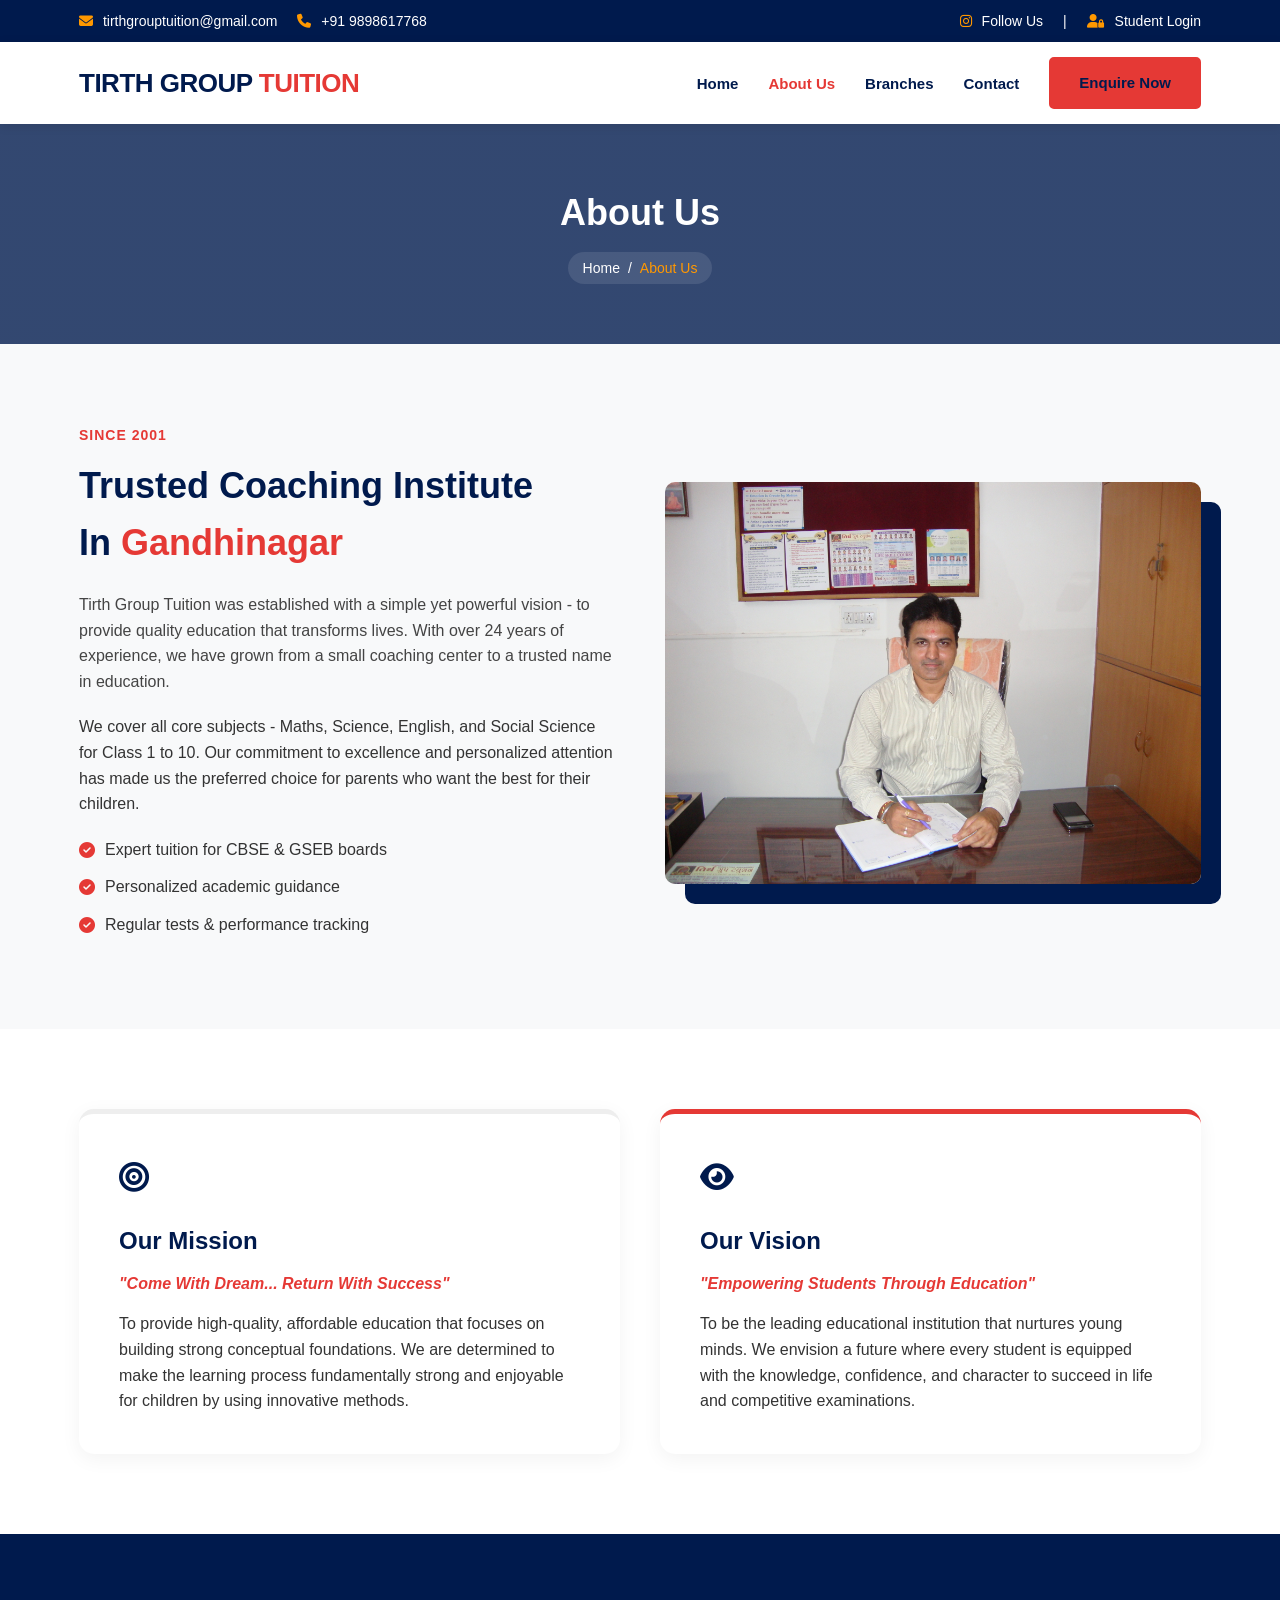
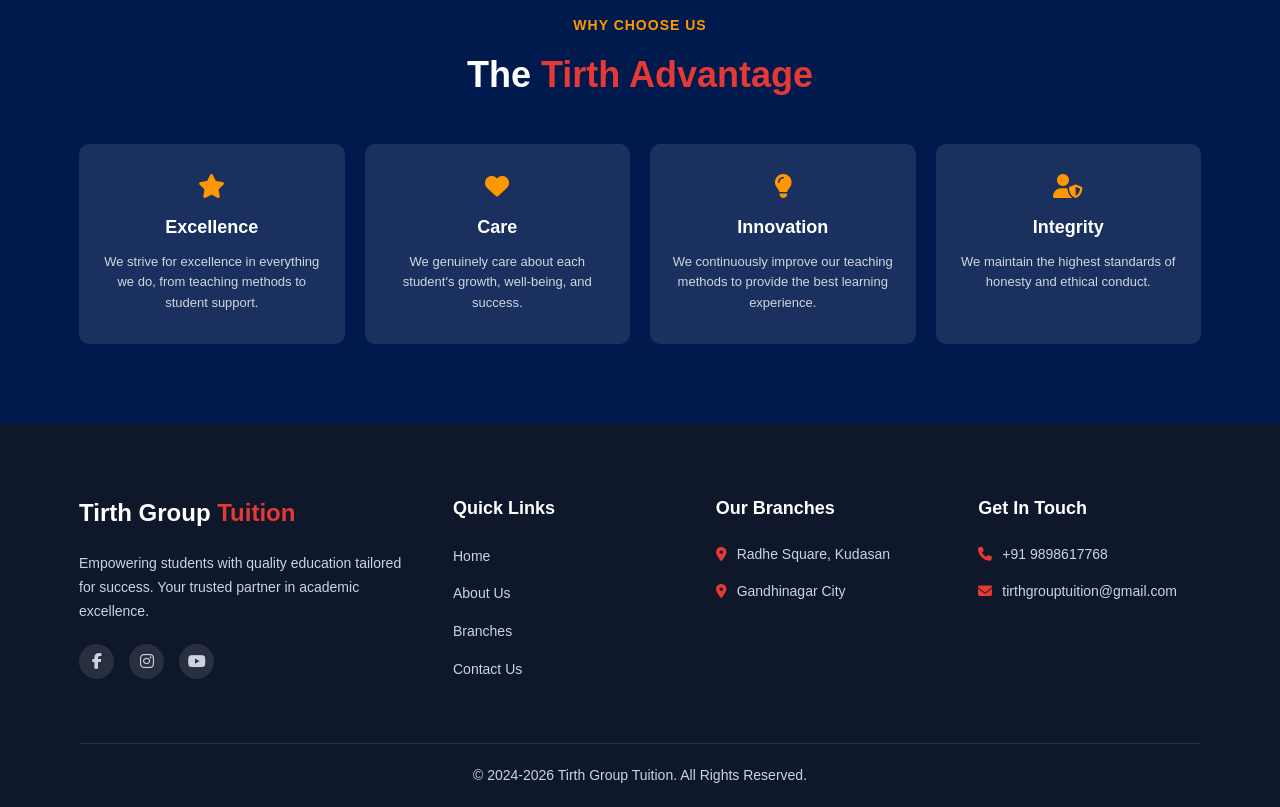
==== about.html @ 537cbd8c "Add files via upload" ====
<!DOCTYPE html>
<html lang="en">
<head>
    <meta charset="UTF-8">
    <meta name="viewport" content="width=device-width, initial-scale=1.0">
    <title>About Us - Tirth Group Tuition | Our Story & Vision</title>
    <meta name="description" content="Learn about Tirth Group Tuition's 24+ years journey in providing quality education. Meet our experienced faculty and know our vision.">
    
    <link rel="stylesheet" href="https://cdnjs.cloudflare.com/ajax/libs/font-awesome/6.4.0/css/all.min.css">
    
    <link rel="stylesheet" href="style.css">
</head>

<body>
    <div class="top-bar">
        <div class="container">
            <div class="top-bar-content">
                <div class="top-bar-left">
                    <a href="mailto:tirthgrouptuition@gmail.com">
                        <i class="fas fa-envelope"></i> tirthgrouptuition@gmail.com
                    </a>
                    <a href="tel:+919898617768">
                        <i class="fas fa-phone"></i> +91 9898617768
                    </a>
                </div>
                <div class="top-bar-right">
                    <a href="https://instagram.com/tirthgrouptuition" target="_blank" rel="noopener">
                        <i class="fab fa-instagram"></i> Follow Us
                    </a>
                    <span class="divider">|</span>
                    <a href="#" class="login-link"><i class="fas fa-user-lock"></i> Student Login</a>
                </div>
            </div>
        </div>
    </div>

    <header class="header">
        <div class="container">
            <div class="header-content">
                <div class="logo">
                    <a href="index.html">
                        Tirth Group <span class="highlight">Tuition</span>
                    </a>
                </div>
                
                <button class="mobile-menu-btn" aria-label="Toggle menu">
                    <i class="fas fa-bars"></i>
                </button>
                
                <nav>
                    <ul class="nav-menu">
                        <li><a href="index.html">Home</a></li>
                        <li><a href="about.html" class="active">About Us</a></li>
                        <li><a href="branches.html">Branches</a></li>
                        <li><a href="contact.html">Contact</a></li>
                        <li>
                            <a href="#" class="btn btn-enquire">Enquire Now</a>
                        </li>
                    </ul>
                </nav>
            </div>
        </div>
    </header>

    <section class="page-header-banner">
        <div class="container">
            <h1>About Us</h1>
            <div class="breadcrumb">
                <a href="index.html">Home</a>
                <span class="separator">/</span>
                <span class="current">About Us</span>
            </div>
        </div>
    </section>

    

    <section class="section about-story-section" style="background-color: #f8f9fa;">
        <div class="container">
            <div class="about-grid-layout">
                <div class="about-content-text">
                    <span class="sub-title">SINCE 2001</span>
                    <h2>Trusted Coaching Institute <br>In <span class="highlight">Gandhinagar</span></h2>
                    <p class="intro-para">
                        Tirth Group Tuition was established with a simple yet powerful vision - to provide quality education that transforms lives. 
                        With over 24 years of experience, we have grown from a small coaching center to a trusted name in education.
                    </p>
                    <p>
                        We cover all core subjects - Maths, Science, English, and Social Science for Class 1 to 10. 
                        Our commitment to excellence and personalized attention has made us the preferred choice for parents who want the best for their children.
                    </p>
                    
                    <div class="about-features-list">
                        <ul>
                            <li><i class="fas fa-check-circle"></i> Expert tuition for CBSE & GSEB boards</li>
                            <li><i class="fas fa-check-circle"></i> Personalized academic guidance</li>
                            <li><i class="fas fa-check-circle"></i> Regular tests & performance tracking</li>
                        </ul>
                    </div>
                </div>
                <div class="about-img-collage">
                    <img src="images/tgt2.JPG" alt="Classroom Environment" class="main-about-img">
                </div>
            </div>
        </div>
    </section>

    <section class="section mission-vision-section">
        <div class="container">
            <div class="mv-grid">
                <div class="mv-box">
                    <div class="mv-icon"><i class="fas fa-bullseye"></i></div>
                    <h3>Our Mission</h3>
                    <p class="mv-tagline">"Come With Dream... Return With Success"</p>
                    <p>
                        To provide high-quality, affordable education that focuses on building strong conceptual foundations. 
                        We are determined to make the learning process fundamentally strong and enjoyable for children by using innovative methods.
                    </p>
                </div>
                
                <div class="mv-box active">
                    <div class="mv-icon"><i class="fas fa-eye"></i></div>
                    <h3>Our Vision</h3>
                    <p class="mv-tagline">"Empowering Students Through Education"</p>
                    <p>
                        To be the leading educational institution that nurtures young minds. We envision a future where every student 
                        is equipped with the knowledge, confidence, and character to succeed in life and competitive examinations.
                    </p>
                </div>
            </div>
        </div>
    </section>

    <section class="section" style="background-color: #001a4d; color: white;">
        <div class="container">
            <div class="section-head text-center">
                <span class="sub-title" style="color: #FF9800;">WHY CHOOSE US</span>
                <h2 style="color: white;">The <span class="highlight">Tirth Advantage</span></h2>
            </div>
            
            <div class="values-grid">
                <div class="value-card">
                    <i class="fas fa-star"></i>
                    <h4>Excellence</h4>
                    <p>We strive for excellence in everything we do, from teaching methods to student support.</p>
                </div>
                <div class="value-card">
                    <i class="fas fa-heart"></i>
                    <h4>Care</h4>
                    <p>We genuinely care about each student's growth, well-being, and success.</p>
                </div>
                <div class="value-card">
                    <i class="fas fa-lightbulb"></i>
                    <h4>Innovation</h4>
                    <p>We continuously improve our teaching methods to provide the best learning experience.</p>
                </div>
                <div class="value-card">
                    <i class="fas fa-user-shield"></i>
                    <h4>Integrity</h4>
                    <p>We maintain the highest standards of honesty and ethical conduct.</p>
                </div>
            </div>
        </div>
    </section>

    <footer class="footer-new">
        <div class="container">
            <div class="footer-top">
                <div class="footer-widget">
                    <div class="f-logo">
                        Tirth Group <span class="highlight">Tuition</span>
                    </div>
                    <p>Empowering students with quality education tailored for success. Your trusted partner in academic excellence.</p>
                    <div class="social-icons">
                        <a href="#"><i class="fab fa-facebook-f"></i></a>
                        <a href="#"><i class="fab fa-instagram"></i></a>
                        <a href="#"><i class="fab fa-youtube"></i></a>
                    </div>
                </div>

                <div class="footer-widget">
                    <h4>Quick Links</h4>
                    <ul>
                        <li><a href="index.html">Home</a></li>
                        <li><a href="about.html">About Us</a></li>
                        <li><a href="branches.html">Branches</a></li>
                        <li><a href="contact.html">Contact Us</a></li>
                    </ul>
                </div>

                <div class="footer-widget">
                    <h4>Our Branches</h4>
                    <div class="f-contact-box">
                        <i class="fas fa-map-marker-alt"></i>
                        <span>Radhe Square, Kudasan</span>
                    </div>
                    <div class="f-contact-box">
                        <i class="fas fa-map-marker-alt"></i>
                        <span>Gandhinagar City</span>
                    </div>
                </div>

                <div class="footer-widget">
                    <h4>Get In Touch</h4>
                    <div class="f-contact-box">
                        <i class="fas fa-phone"></i>
                        <a href="tel:+919898617768">+91 9898617768</a>
                    </div>
                    <div class="f-contact-box">
                        <i class="fas fa-envelope"></i>
                        <a href="mailto:tirthgrouptuition@gmail.com">tirthgrouptuition@gmail.com</a>
                    </div>
                </div>
            </div>
            
            <div class="footer-bottom">
                <p>&copy; 2024-<span id="currentYear">2025</span> Tirth Group Tuition. All Rights Reserved.</p>
            </div>
        </div>
    </footer>

    <div class="modal-overlay">
        <div class="modal pill-modal-wide">
            <button class="modal-close" aria-label="Close form">&times;</button>
            
            <div class="modal-grid">
                <div class="modal-left">
                    <span class="modal-tag">CONTACT US</span>
                    <h2>We're Here <br>For <span class="highlight-text">You</span></h2>
                    <p>Fill out the form and we'll get back to you shortly to assist!</p>
                    
                    <div class="modal-brand-logo">
                        <div class="brand-circle">
                            <i class="fas fa-graduation-cap"></i>
                        </div>
                        <h3>Tirth Group <span style="color: #001a4d;">Tuition</span></h3>
                    </div>
                </div>

                <div class="modal-right">
                    <form id="enquiryForm" class="pill-contact-form">
                        <div class="form-group-pill">
                            <input type="text" id="name" placeholder="Name" class="pill-input" required>
                        </div>
                        
                        <div class="form-group-pill">
                            <input type="email" id="email" placeholder="Email" class="pill-input" required>
                        </div>

                        <div class="form-group-pill">
                            <input type="tel" id="phone" placeholder="Phone" class="pill-input" maxlength="10" required>
                        </div>

                        <div class="form-group-pill">
                            <textarea id="message" placeholder="Message" class="pill-input" rows="4"></textarea>
                        </div>

                        <button type="submit" class="btn pill-submit-btn" style="width: 100%;">Send Message</button>
                    </form>
                </div>
            </div>
        </div>
    </div>

    <script src="script.js"></script>
</body>
</html>
---- style.css ----
/* ============================================= */
/* TIRTH GROUP TUITION - 2025 REDESIGN          */
/* ============================================= */

/* --- RESET & VARS --- */
:root {
    --primary-color: #001a4d;      /* Deep Navy Blue */
    --accent-color: #E53935;       /* Brand Red */
    --highlight-color: #FF9800;    /* Brand Orange */
    --text-color: #333333;
    --light-bg: #f8f9fa;
    --white: #ffffff;
    --transition: all 0.3s ease;
}

* {
    margin: 0;
    padding: 0;
    box-sizing: border-box;
}

body {
    font-family: 'Segoe UI', Tahoma, Geneva, Verdana, sans-serif;
    color: var(--text-color);
    line-height: 1.6;
    overflow-x: hidden;
}

a { text-decoration: none; color: inherit; transition: var(--transition); }
ul { list-style: none; }
img { max-width: 100%; height: auto; }

.container {
    width: 90%;
    max-width: 1200px;
    margin: 0 auto;
    padding: 0 15px;
}

.highlight { color: var(--accent-color); }
.text-center { text-align: center; }

/* --- BUTTONS --- */
.btn {
    display: inline-flex;
    align-items: center;
    gap: 8px;
    padding: 12px 28px;
    font-weight: 600;
    border-radius: 5px;
    cursor: pointer;
    font-size: 15px;
}

.btn-primary, .btn-enquire {
    background-color: var(--accent-color);
    color: var(--white);
    border: 2px solid var(--accent-color);
}
.btn-primary:hover, .btn-enquire:hover {
    background-color: #c62828;
    border-color: #c62828;
}

.btn-secondary {
    background-color: var(--primary-color);
    color: var(--white);
}
.btn-secondary:hover { background-color: #002670; }

.btn-outline {
    border: 2px solid var(--primary-color);
    color: var(--primary-color);
    background: transparent;
}
.btn-outline:hover {
    background: var(--primary-color);
    color: var(--white);
}

.btn-white {
    background: var(--white);
    color: var(--accent-color);
}
.btn-border-white {
    border: 2px solid var(--white);
    color: var(--white);
}
.btn-border-white:hover { background: var(--white); color: var(--accent-color); }

/* --- TOP BAR --- */
.top-bar {
    background-color: var(--primary-color);
    color: var(--white);
    padding: 10px 0;
    font-size: 14px;
}
.top-bar-content {
    display: flex;
    justify-content: space-between;
    align-items: center;
}
.top-bar-left, .top-bar-right {
    display: flex;
    align-items: center;
    gap: 20px;
}
.top-bar i { margin-right: 6px; color: var(--highlight-color); }

/* --- HEADER --- */
.header {
    background: var(--white);
    box-shadow: 0 2px 15px rgba(0,0,0,0.08);
    position: sticky;
    top: 0;
    z-index: 1000;
    padding: 15px 0;
}
.header-content {
    display: flex;
    justify-content: space-between;
    align-items: center;
}
.logo a {
    font-size: 26px;
    font-weight: 800;
    color: var(--primary-color);
    text-transform: uppercase;
    letter-spacing: -0.5px;
}

.nav-menu { display: flex; gap: 30px; align-items: center; }
.nav-menu a {
    font-weight: 600;
    font-size: 15px;
    color: var(--primary-color);
}
.nav-menu a:hover, .nav-menu a.active { color: var(--accent-color); }
.mobile-menu-btn { display: none; font-size: 24px; background: none; border: none; cursor: pointer; }

/* --- HERO SECTION --- */
.hero-section {
    padding: 80px 0;
    background: linear-gradient(135deg, #f0f4f8 0%, #fff 100%);
    position: relative;
}
.hero-content {
    display: grid;
    grid-template-columns: 1fr 1fr;
    gap: 50px;
    align-items: center;
}
.hero-tag {
    background: rgba(229, 57, 53, 0.1);
    color: var(--accent-color);
    padding: 5px 15px;
    border-radius: 20px;
    font-weight: 700;
    font-size: 13px;
    text-transform: uppercase;
    display: inline-block;
    margin-bottom: 20px;
}
.hero-text h1 {
    font-size: 48px;
    line-height: 1.2;
    color: var(--primary-color);
    margin-bottom: 20px;
}
.hero-text p {
    font-size: 18px;
    color: #666;
    margin-bottom: 30px;
}
.hero-btns { display: flex; gap: 15px; }

.hero-image-box { position: relative; }
.main-hero-img {
    border-radius: 20px;
    box-shadow: 20px 20px 0px rgba(0, 26, 77, 0.1);
    width: 100%;
}
.experience-badge {
    position: absolute;
    bottom: -30px;
    left: -30px;
    background: var(--accent-color);
    color: var(--white);
    padding: 20px;
    border-radius: 15px;
    text-align: center;
    box-shadow: 0 10px 30px rgba(229, 57, 53, 0.3);
}
.experience-badge .years {
    display: block;
    font-size: 32px;
    font-weight: 800;
    line-height: 1;
}
.experience-badge .text { font-size: 13px; opacity: 0.9; }

/* --- ANNOUNCEMENT MARQUEE --- */
.news-ticker-area {
    background: var(--primary-color);
    color: var(--white);
    padding: 0;
    overflow: hidden;
}
.ticker-wrapper { display: flex; align-items: stretch; }
.ticker-title {
    background: var(--accent-color);
    padding: 12px 25px;
    font-weight: 700;
    text-transform: uppercase;
    z-index: 2;
    font-size: 14px;
}
.ticker-content {
    flex: 1;
    display: flex;
    align-items: center;
    background: #002266;
    padding: 5px 0;
}
.news-item {
    margin-right: 50px;
    font-size: 14px;
    display: inline-flex;
    align-items: center;
    gap: 8px;
}
.news-item i { color: var(--highlight-color); font-size: 12px; }

/* --- COMMON SECTIONS --- */
.section { padding: 80px 0; }
.sub-title {
    color: var(--accent-color);
    font-weight: 700;
    text-transform: uppercase;
    letter-spacing: 1px;
    font-size: 14px;
    display: block;
    margin-bottom: 10px;
}
.section h2 {
    font-size: 36px;
    color: var(--primary-color);
    margin-bottom: 20px;
}
.section p.lead-text { font-size: 18px; font-weight: 500; color: #555; font-style: italic; }

/* --- DIRECTOR / WELCOME --- */
.director-grid {
    display: grid;
    grid-template-columns: 0.8fr 1.2fr;
    gap: 60px;
    align-items: center;
}
.director-img-wrapper { position: relative; }
.img-bg {
    position: absolute;
    top: 20px;
    left: 20px;
    width: 100%;
    height: 100%;
    border: 2px solid var(--primary-color);
    border-radius: 10px;
    z-index: -1;
}
.director-img { border-radius: 10px; width: 100%; object-fit: cover; }
.feature-rows {
    display: grid;
    grid-template-columns: 1fr 1fr;
    gap: 20px;
    margin: 30px 0;
}
.feature-box { display: flex; gap: 15px; }
.feature-box .icon {
    width: 50px;
    height: 50px;
    background: #fff0f0;
    color: var(--accent-color);
    border-radius: 50%;
    display: flex;
    align-items: center;
    justify-content: center;
    font-size: 20px;
    flex-shrink: 0;
}
.feature-box h5 { font-size: 16px; margin-bottom: 5px; color: var(--primary-color); }
.feature-box p { font-size: 14px; color: #666; }

/* --- COURSES --- */
.courses-bg { background-color: var(--light-bg); }
.courses-grid-new {
    display: grid;
    grid-template-columns: repeat(auto-fit, minmax(300px, 1fr));
    gap: 30px;
    margin-top: 50px;
}
.course-item {
    background: var(--white);
    border-radius: 10px;
    overflow: hidden;
    box-shadow: 0 5px 20px rgba(0,0,0,0.05);
    transition: var(--transition);
}
.course-item:hover { transform: translateY(-10px); }
.course-thumb { position: relative; height: 200px; }
.course-thumb img { width: 100%; height: 100%; object-fit: cover; }
.course-tag {
    position: absolute;
    top: 15px;
    right: 15px;
    background: var(--highlight-color);
    color: var(--primary-color);
    padding: 5px 12px;
    border-radius: 4px;
    font-size: 12px;
    font-weight: 700;
}
.course-details { padding: 25px; }
.course-details h3 { color: var(--primary-color); font-size: 20px; margin-bottom: 10px; }
.course-details p { font-size: 14px; color: #666; margin-bottom: 20px; }
.course-features li {
    font-size: 14px;
    color: #555;
    margin-bottom: 8px;
    display: flex;
    align-items: center;
    gap: 8px;
}
.course-features i { color: var(--accent-color); font-size: 12px; }

/* --- COUNTERS --- */
.counter-section {
    background: var(--primary-color);
    color: var(--white);
    padding: 60px 0;
}
.counter-grid {
    display: grid;
    grid-template-columns: repeat(4, 1fr);
    text-align: center;
    gap: 30px;
}
.counter-item i { font-size: 40px; color: var(--highlight-color); margin-bottom: 15px; }
.counter-item .count { font-size: 36px; font-weight: 700; margin-bottom: 5px; }
.counter-item p { opacity: 0.8; font-size: 15px; }

/* --- WHY US / FACILITIES --- */
.why-us-wrapper {
    display: grid;
    grid-template-columns: 1fr 1fr;
    gap: 50px;
    align-items: center;
}
.facility-list { margin-top: 30px; }
.f-item {
    display: flex;
    gap: 20px;
    margin-bottom: 25px;
    background: var(--white);
    padding: 20px;
    border-radius: 10px;
    box-shadow: 0 5px 15px rgba(0,0,0,0.03);
    border-left: 4px solid var(--accent-color);
}
.f-icon {
    font-size: 24px;
    color: var(--primary-color);
}
.f-text h5 { font-size: 16px; margin-bottom: 5px; color: var(--primary-color); }
.f-text p { font-size: 14px; color: #666; margin: 0; }
.img-card img { border-radius: 20px; width: 100%; }

/* --- CTA STRIP --- */
.cta-strip {
    background: linear-gradient(90deg, #E53935 0%, #FF5722 100%);
    padding: 60px 0;
    color: var(--white);
    text-align: center;
}
.cta-content h2 { color: white; font-size: 32px; margin-bottom: 10px; }
.cta-content p { font-size: 18px; margin-bottom: 30px; opacity: 0.9; }
.cta-buttons { display: flex; justify-content: center; gap: 20px; }

/* --- FOOTER --- */
.footer-new {
    background: #0f172a; /* Darker than primary */
    color: #cbd5e1;
    padding: 70px 0 0;
}
.footer-top {
    display: grid;
    grid-template-columns: 1.5fr 1fr 1fr 1fr;
    gap: 40px;
    margin-bottom: 50px;
}
.f-logo { font-size: 24px; font-weight: 800; color: var(--white); margin-bottom: 20px; }
.footer-widget p { font-size: 14px; line-height: 1.7; margin-bottom: 20px; }
.social-icons { display: flex; gap: 15px; }
.social-icons a {
    width: 35px; height: 35px;
    background: rgba(255,255,255,0.1);
    display: flex; align-items: center; justify-content: center;
    border-radius: 50%;
    transition: 0.3s;
}
.social-icons a:hover { background: var(--accent-color); color: white; }
.footer-widget h4 { color: var(--white); font-size: 18px; margin-bottom: 20px; }
.footer-widget ul li { margin-bottom: 12px; }
.footer-widget ul li a { font-size: 14px; transition: 0.3s; }
.footer-widget ul li a:hover { color: var(--highlight-color); padding-left: 5px; }
.f-contact-box { display: flex; gap: 10px; margin-bottom: 15px; font-size: 14px; }
.f-contact-box i { color: var(--accent-color); margin-top: 4px; }
.footer-bottom {
    border-top: 1px solid rgba(255,255,255,0.1);
    padding: 20px 0;
    text-align: center;
    font-size: 14px;
}

/* --- MODAL --- */
.modal-overlay {
    position: fixed; top: 0; left: 0; width: 100%; height: 100%;
    background: rgba(0,0,0,0.7);
    display: none; align-items: center; justify-content: center; z-index: 2000;
}
.modal-overlay.active { display: flex; }
.modal { background: white; width: 100%; max-width: 450px; border-radius: 10px; overflow: hidden; }
.modal-header { background: var(--primary-color); color: white; padding: 20px; display: flex; justify-content: space-between; }
.modal-close { background: none; border: none; color: white; font-size: 24px; cursor: pointer; }
.modal-body { padding: 30px; }
.form-group { margin-bottom: 15px; }
.form-group label { display: block; margin-bottom: 5px; font-size: 14px; font-weight: 600; }
.form-group input, .form-group select { width: 100%; padding: 10px; border: 1px solid #ddd; border-radius: 5px; }
.form-submit { width: 100%; background: var(--accent-color); color: white; border: none; padding: 12px; border-radius: 5px; font-weight: 600; cursor: pointer; }

/* --- RESPONSIVE --- */
@media (max-width: 992px) {
    .hero-content, .director-grid, .why-us-wrapper { grid-template-columns: 1fr; gap: 40px; }
    .hero-image-box { order: -1; } /* Image on top in mobile */
    .experience-badge { left: 0; bottom: -20px; right: 0; margin: auto; width: fit-content; }
    .footer-top { grid-template-columns: 1fr 1fr; }
    .counter-grid { grid-template-columns: 1fr 1fr; }
}
@media (max-width: 768px) {
    .mobile-menu-btn { display: block; }
    .nav-menu {
        position: fixed; top: 70px; left: 0; width: 100%; background: white;
        flex-direction: column; padding: 20px; box-shadow: 0 5px 10px rgba(0,0,0,0.1);
        display: none;
    }
    .nav-menu.active { display: flex; }
    .top-bar-content { flex-direction: column; gap: 10px; text-align: center; }
    .hero-text h1 { font-size: 32px; }
    .footer-top { grid-template-columns: 1fr; }
}


/*code for home page sections: map and facilities at TGT*/
/* ============================================= */
/* NEW SECTIONS STYLING (Added from Images)     */
/* ============================================= */

/* --- Facilities (Text List Layout) --- */
.facilities-text-section {
    background-color: #fff;
    padding: 80px 0;
}
.facilities-header {
    margin-bottom: 40px;
}
.facilities-text-grid {
    display: grid;
    grid-template-columns: 1fr 1fr;
    gap: 50px;
}
.fac-text-item {
    margin-bottom: 25px;
}
.fac-text-item h4 {
    color: #001a4d; /* Navy Blue */
    font-size: 18px;
    margin-bottom: 8px;
    display: flex;
    align-items: center;
    gap: 10px;
}
.fac-text-item h4 i {
    font-size: 8px; /* Small bullet point look */
    color: #001a4d;
    transform: translateY(-2px);
}
.fac-text-item p {
    color: #555;
    font-size: 15px;
    padding-left: 20px; /* Indent description */
    line-height: 1.6;
}

/* --- Branches & Open Form Layout --- */
.contact-split-grid {
    display: grid;
    grid-template-columns: 1.1fr 0.9fr; /* Left slightly wider */
    gap: 40px;
    align-items: flex-start;
}

/* Branch Rows */
.branch-row {
    display: flex;
    margin-bottom: 25px;
    box-shadow: 0 5px 15px rgba(0,0,0,0.08);
}
.b-map-thumb {
    width: 35%; /* Map takes 35% width */
    min-height: 160px;
}
.b-map-thumb iframe {
    width: 100%;
    height: 100%;
    display: block;
}
.b-info-box {
    width: 65%; /* Info takes 65% width */
    padding: 25px;
    color: white;
    display: flex;
    flex-direction: column;
    justify-content: center;
}
.blue-bg { background-color: #001a4d; }
.red-bg { background-color: #E53935; }

.b-info-box h3 {
    font-size: 20px;
    margin-bottom: 15px;
    font-weight: 600;
}
.b-contact-row {
    font-size: 14px;
    margin-bottom: 8px;
    display: flex;
    gap: 10px;
    align-items: flex-start;
}
.b-contact-row i {
    margin-top: 4px;
    width: 16px;
}

/* Right Side Open Form (Pill Style) */
.callback-form-wrapper {
    padding-left: 20px;
}
.modern-pill-form {
    display: flex;
    flex-direction: column;
    gap: 15px;
}
.form-row-split {
    display: grid;
    grid-template-columns: 1fr 1fr;
    gap: 15px;
}
.pill-input {
    width: 100%;
    padding: 15px 20px;
    border: none;
    background-color: #fff;
    border-radius: 50px; /* Pill shape */
    font-size: 15px;
    box-shadow: 0 2px 10px rgba(0,0,0,0.03);
    font-family: inherit;
}
textarea.pill-input {
    border-radius: 20px; /* Less rounded for textarea */
    resize: vertical;
}
.pill-input:focus {
    outline: 2px solid #E53935;
}
.pill-btn {
    background-color: #E53935;
    color: white;
    border: none;
    border-radius: 50px;
    padding: 15px;
    font-weight: bold;
    font-size: 16px;
    cursor: pointer;
    transition: 0.3s;
    margin-top: 5px;
    width: auto;
    align-self: flex-start; /* Button align left */
    padding-left: 40px;
    padding-right: 40px;
}
.pill-btn:hover {
    background-color: #c62828;
}

/* Responsive */
@media (max-width: 992px) {
    .facilities-text-grid { grid-template-columns: 1fr; gap: 20px; }
    .contact-split-grid { grid-template-columns: 1fr; }
    .callback-form-wrapper { padding-left: 0; margin-top: 40px; }
}

@media (max-width: 576px) {
    .branch-row { flex-direction: column; }
    .b-map-thumb { width: 100%; height: 200px; }
    .b-info-box { width: 100%; }
    .form-row-split { grid-template-columns: 1fr; }
}
/*code for map and facilities ends here*/



/*code for about us page starts from here*/
/* ============================================= */
/* ABOUT US PAGE STYLES                         */
/* ============================================= */

/* --- Page Header Banner --- */
.page-header-banner {
    background: linear-gradient(rgba(0,26,77,0.8), rgba(0,26,77,0.8)), url('https://images.unsplash.com/photo-1523050854058-8df90110c9f1?w=1000');
    background-size: cover;
    background-position: center;
    padding: 60px 0;
    text-align: center;
    color: white;
}
.page-header-banner h1 {
    font-size: 36px;
    margin-bottom: 10px;
}
.breadcrumb {
    font-size: 14px;
    display: inline-flex;
    align-items: center;
    gap: 8px;
    background: rgba(255,255,255,0.1);
    padding: 5px 15px;
    border-radius: 20px;
}
.breadcrumb a:hover { color: var(--highlight-color); }
.breadcrumb .current { color: var(--highlight-color); }


/* --- About Story Grid --- */
.about-grid-layout {
    display: grid;
    grid-template-columns: 1fr 1fr;
    gap: 50px;
    align-items: center;
}
.intro-para {
    font-size: 16px;
    margin-bottom: 20px;
    color: #444;
}
.about-features-list ul { margin-top: 20px; }
.about-features-list li {
    margin-bottom: 12px;
    display: flex;
    align-items: center;
    gap: 10px;
    font-weight: 500;
}
.about-features-list i { color: var(--accent-color); }
.main-about-img {
    border-radius: 10px;
    box-shadow: 20px 20px 0 var(--primary-color); /* Shadow effect like target */
}

/* --- Mission & Vision --- */
.mv-grid {
    display: grid;
    grid-template-columns: 1fr 1fr;
    gap: 40px;
}
.mv-box {
    background: white;
    padding: 40px;
    border-radius: 15px;
    box-shadow: 0 5px 20px rgba(0,0,0,0.05);
    border-top: 5px solid #eee;
    transition: 0.3s;
}
.mv-box.active { border-top-color: var(--accent-color); }
.mv-box:hover { transform: translateY(-5px); border-top-color: var(--accent-color); }
.mv-icon {
    font-size: 30px;
    color: var(--primary-color);
    margin-bottom: 20px;
}
.mv-box h3 { font-size: 24px; margin-bottom: 10px; color: var(--primary-color); }
.mv-tagline {
    font-style: italic;
    color: var(--accent-color);
    font-weight: 600;
    margin-bottom: 15px;
    display: block;
}

/* --- Values Grid (Dark Section) --- */
.values-grid {
    display: grid;
    grid-template-columns: repeat(4, 1fr);
    gap: 20px;
    margin-top: 40px;
}
.value-card {
    background: rgba(255,255,255,0.1);
    padding: 30px 20px;
    text-align: center;
    border-radius: 10px;
    transition: 0.3s;
}
.value-card:hover { background: var(--accent-color); }
.value-card i { font-size: 24px; margin-bottom: 15px; color: var(--highlight-color); }
.value-card:hover i { color: white; }
.value-card h4 { margin-bottom: 10px; font-size: 18px; }
.value-card p { font-size: 13px; opacity: 0.8; }

/* Responsive */
@media (max-width: 992px) {
    .about-grid-layout, .mv-grid, .values-grid { grid-template-columns: 1fr; gap: 30px; }
    .main-about-img { box-shadow: 10px 10px 0 var(--primary-color); }
}



/* ============================================= */
/* BRANCHES PAGE STYLES                         */
/* ============================================= */

.branch-listing-wrapper {
    display: flex;
    flex-direction: column;
    gap: 40px;
    margin-top: 40px;
}

.full-branch-card {
    display: flex;
    background: white;
    border-radius: 15px;
    overflow: hidden;
    box-shadow: 0 5px 20px rgba(0,0,0,0.05);
    border: 1px solid #eee;
    transition: 0.3s;
}

.full-branch-card:hover {
    box-shadow: 0 10px 30px rgba(0,0,0,0.1);
    transform: translateY(-5px);
}

.fb-map {
    width: 45%; /* Map takes 45% width */
    min-height: 350px;
}

.fb-map iframe {
    width: 100%;
    height: 100%;
    border: none;
    display: block;
}

.fb-content {
    width: 55%; /* Content takes 55% width */
    padding: 40px;
    display: flex;
    flex-direction: column;
    justify-content: center;
}

.branch-badge {
    background: var(--accent-color); /* Red */
    color: white;
    padding: 5px 12px;
    font-size: 11px;
    font-weight: 700;
    text-transform: uppercase;
    border-radius: 4px;
    display: inline-block;
    width: fit-content;
    margin-bottom: 15px;
}

.branch-badge.blue {
    background: var(--primary-color); /* Navy */
}

.full-branch-card h3 {
    font-size: 26px;
    color: var(--primary-color);
    margin-bottom: 10px;
}

.fb-address {
    font-size: 16px;
    color: #666;
    margin-bottom: 25px;
    line-height: 1.6;
}

.fb-details {
    display: grid;
    grid-template-columns: 1fr 1fr;
    gap: 20px;
    margin-bottom: 30px;
    background: #f9f9f9;
    padding: 20px;
    border-radius: 10px;
}

.fb-item {
    display: flex;
    gap: 12px;
    align-items: flex-start;
}

.fb-item .icon {
    width: 35px;
    height: 35px;
    background: white;
    border-radius: 50%;
    display: flex;
    align-items: center;
    justify-content: center;
    color: var(--highlight-color);
    box-shadow: 0 2px 5px rgba(0,0,0,0.05);
    flex-shrink: 0;
}

.fb-item span {
    display: block;
    font-size: 12px;
    font-weight: 700;
    color: #999;
    text-transform: uppercase;
    margin-bottom: 3px;
}

.fb-item a, .fb-item p {
    font-size: 14px;
    color: var(--primary-color);
    font-weight: 600;
    margin: 0;
}

.fb-actions {
    display: flex;
    gap: 15px;
}

/* Responsive for Branch Card */
@media (max-width: 992px) {
    .full-branch-card {
        flex-direction: column;
    }
    .fb-map, .fb-content {
        width: 100%;
    }
    .fb-map {
        height: 250px;
        min-height: auto;
    }
    .fb-content {
        padding: 30px 20px;
    }
}

@media (max-width: 576px) {
    .fb-details {
        grid-template-columns: 1fr; /* Stack details on mobile */
    }
    .fb-actions {
        flex-direction: column; /* Stack buttons on mobile */
    }
    .fb-actions .btn {
        width: 100%;
        justify-content: center;
    }
}


/* ============================================= */
/* CONTACT PAGE STYLES                          */
/* ============================================= */

/* --- Address Cards Section (From Image) --- */
.contact-addresses-section {
    padding-bottom: 40px;
    position: relative;
    z-index: 2;
    margin-top: -50px; /* Overlap with banner */
}

.address-cards-grid {
    display: grid;
    grid-template-columns: repeat(auto-fit, minmax(300px, 1fr));
    gap: 30px;
}

.address-card {
    background: white;
    padding: 30px;
    border-radius: 10px;
    box-shadow: 0 10px 30px rgba(0,0,0,0.08);
    display: flex;
    align-items: flex-start;
    gap: 20px;
    transition: 0.3s;
}

.address-card:hover {
    transform: translateY(-5px);
    box-shadow: 0 15px 35px rgba(0,0,0,0.1);
}

.ac-icon {
    width: 60px;
    height: 60px;
    background: var(--primary-color);
    color: var(--highlight-color);
    border-radius: 50%;
    display: flex;
    align-items: center;
    justify-content: center;
    font-size: 24px;
    flex-shrink: 0;
}

.address-card:hover .ac-icon {
    background: var(--accent-color);
    color: white;
}

.ac-content h3 {
    font-size: 18px;
    margin-bottom: 10px;
    color: var(--primary-color);
    font-weight: 700;
}

.ac-content p {
    color: #666;
    line-height: 1.6;
    margin: 0;
}

/* --- Contact Form & Info Grid --- */
.contact-grid-wrapper {
    display: grid;
    grid-template-columns: 1.5fr 1fr;
    gap: 50px;
    background: white;
    padding: 50px;
    border-radius: 15px;
    box-shadow: 0 5px 20px rgba(0,0,0,0.03);
}

/* Modern Floating Label Form */
.form-group-modern {
    position: relative;
    margin-bottom: 25px;
}

.form-group-modern input,
.form-group-modern textarea {
    width: 100%;
    padding: 15px;
    border: 2px solid #eee;
    border-radius: 5px;
    font-size: 15px;
    background: transparent;
    transition: 0.3s;
    font-family: inherit;
}

.form-group-modern label {
    position: absolute;
    left: 15px;
    top: 15px;
    color: #999;
    pointer-events: none;
    transition: 0.3s;
    background: white;
    padding: 0 5px;
}

/* Float label when input has focus or text */
.form-group-modern input:focus,
.form-group-modern textarea:focus,
.form-group-modern input:not(:placeholder-shown),
.form-group-modern textarea:not(:placeholder-shown) {
    border-color: var(--accent-color);
}

.form-group-modern input:focus + label,
.form-group-modern textarea:focus + label,
.form-group-modern input:not(:placeholder-shown) + label,
.form-group-modern textarea:not(:placeholder-shown) + label {
    top: -10px;
    font-size: 12px;
    color: var(--accent-color);
    font-weight: 600;
}

/* Right Info Box */
.contact-info-box h3 {
    font-size: 22px;
    color: var(--primary-color);
    margin-bottom: 15px;
}

.info-list { margin: 30px 0; }
.info-item {
    display: flex;
    gap: 15px;
    margin-bottom: 25px;
}

.info-item .icon {
    width: 45px;
    height: 45px;
    background: #f0f4f8;
    color: var(--accent-color);
    border-radius: 50%;
    display: flex;
    align-items: center;
    justify-content: center;
    font-size: 18px;
}

.info-item .text span {
    display: block;
    font-size: 12px;
    color: #999;
    font-weight: 700;
    text-transform: uppercase;
    margin-bottom: 5px;
}

.info-item .text a, .info-item .text p {
    font-size: 15px;
    color: var(--primary-color);
    font-weight: 600;
    margin: 0;
}

.social-connect h4 { font-size: 16px; color: var(--primary-color); margin-bottom: 15px; }
.sc-icons { display: flex; gap: 15px; }
.sc-icons a {
    width: 40px; height: 40px;
    background: var(--primary-color);
    color: white;
    display: flex; align-items: center; justify-content: center;
    border-radius: 5px;
    transition: 0.3s;
}
.sc-icons a:hover { background: var(--accent-color); }

/* Responsive */
@media (max-width: 992px) {
    .contact-grid-wrapper {
        grid-template-columns: 1fr;
        padding: 30px;
    }
    .contact-form-box { order: 2; }
    .contact-info-box { order: 1; margin-bottom: 30px; }
    .contact-addresses-section { margin-top: 0; }
}

/* ============================================= */
/* NEW 2-COLUMN POPUP MODAL STYLES              */
/* ============================================= */

/* Overlay */
.modal-overlay {
    position: fixed;
    top: 0; left: 0;
    width: 100%; height: 100%;
    background-color: rgba(0, 0, 0, 0.6);
    display: none;
    justify-content: center;
    align-items: center;
    z-index: 9999;
    padding: 20px;
    backdrop-filter: blur(5px); /* Adds blur effect to background */
}

.modal-overlay.active { display: flex; }

/* The Wide Box */
.pill-modal-wide {
    background: #f4f6f9; /* Light grey-blue background for the whole box */
    width: 100%;
    max-width: 850px;    /* Wider to fit 2 columns */
    border-radius: 20px;
    position: relative;
    box-shadow: 0 25px 50px rgba(0,0,0,0.25);
    overflow: hidden;
    animation: modalPop 0.4s cubic-bezier(0.175, 0.885, 0.32, 1.275);
}

@keyframes modalPop {
    from { transform: scale(0.8); opacity: 0; }
    to { transform: scale(1); opacity: 1; }
}

/* Close Button ("X") */
.modal-close {
    position: absolute;
    top: 15px; right: 20px;
    font-size: 30px;
    color: #999;
    background: none;
    border: none;
    cursor: pointer;
    z-index: 10;
    transition: 0.3s;
    line-height: 1;
}

.modal-close:hover { color: #E53935; transform: rotate(90deg); }

/* Grid Layout */
.modal-grid {
    display: grid;
    grid-template-columns: 2fr 3fr; /* Left side smaller (40%), Right side larger (60%) */
    min-height: 500px;
}

/* --- Left Side Content --- */
.modal-left {
    padding: 50px 40px;
    display: flex;
    flex-direction: column;
    justify-content: center;
    background-color: #f4f6f9; /* Matches image background */
}

.modal-tag {
    color: #E53935; /* Red */
    font-weight: 700;
    font-size: 13px;
    letter-spacing: 1px;
    margin-bottom: 10px;
    text-transform: uppercase;
}

.modal-left h2 {
    font-size: 42px;
    line-height: 1.1;
    color: #001a4d; /* Navy */
    margin-bottom: 20px;
}

.modal-left .highlight-text {
    color: #E53935; /* Red "You" */
}

.modal-left p {
    font-size: 16px;
    color: #555;
    margin-bottom: 40px;
    line-height: 1.6;
}

/* Brand Logo Area */
.modal-brand-logo {
    margin-top: auto; /* Pushes it to bottom */
    display: flex;
    align-items: center;
    gap: 15px;
}

.brand-circle {
    width: 50px; height: 50px;
    background: #FF9800; /* Orange */
    border-radius: 50%;
    display: flex; align-items: center; justify-content: center;
    color: white; font-size: 20px;
    box-shadow: 0 5px 15px rgba(255, 152, 0, 0.3);
}

.modal-brand-logo h3 {
    font-size: 18px;
    color: #E53935;
    margin: 0;
}

/* --- Right Side Form --- */
.modal-right {
    background: #ffffff;
    padding: 50px 40px;
    display: flex;
    flex-direction: column;
    justify-content: center;
}

/* Form Inputs (Pill Style) */
.form-group-pill { margin-bottom: 20px; }

.pill-input {
    width: 100%;
    padding: 15px 25px;
    border: 1px solid #e1e1e1;
    border-radius: 50px;
    font-size: 15px;
    outline: none;
    transition: 0.3s;
    color: #333;
}

.pill-input:focus {
    border-color: #E53935;
    box-shadow: 0 0 0 4px rgba(229, 57, 53, 0.1);
}

textarea.pill-input {
    border-radius: 20px;
    resize: none;
}

.pill-submit-btn {
    background-color: #E53935; /* Red Button */
    color: white;
    padding: 15px;
    border: none;
    border-radius: 50px;
    font-weight: 700;
    font-size: 16px;
    cursor: pointer;
    transition: 0.3s;
    box-shadow: 0 10px 20px rgba(229, 57, 53, 0.3);
}

.pill-submit-btn:hover {
    background-color: #c62828;
    transform: translateY(-2px);
}

/* Responsive (Mobile Stack) */
@media (max-width: 768px) {
    .modal-grid { grid-template-columns: 1fr; }
    
    .modal-left { 
        padding: 30px; 
        text-align: center; 
        padding-bottom: 20px;
    }
    
    .modal-brand-logo { 
        justify-content: center; 
        margin-top: 20px; 
    }

    .modal-right { padding: 30px; }
    
    .modal-left h2 { font-size: 32px; }
}
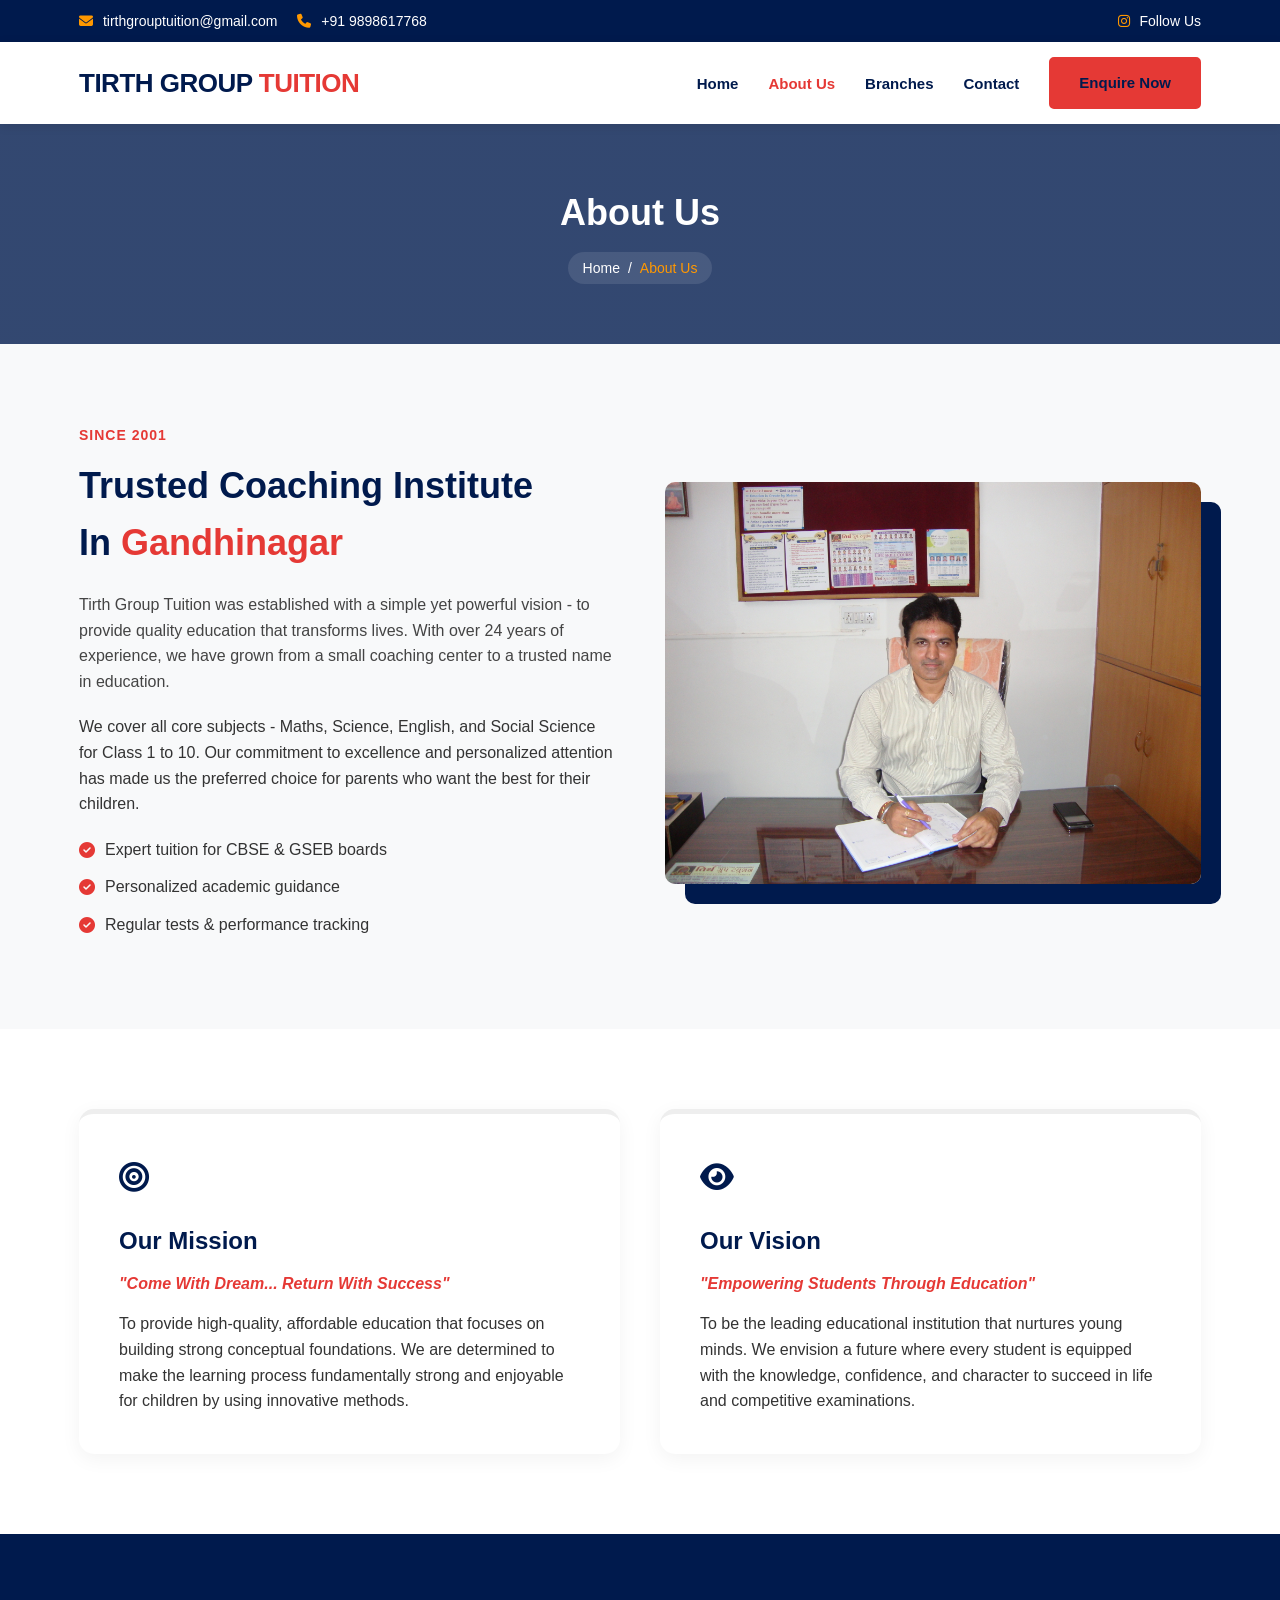
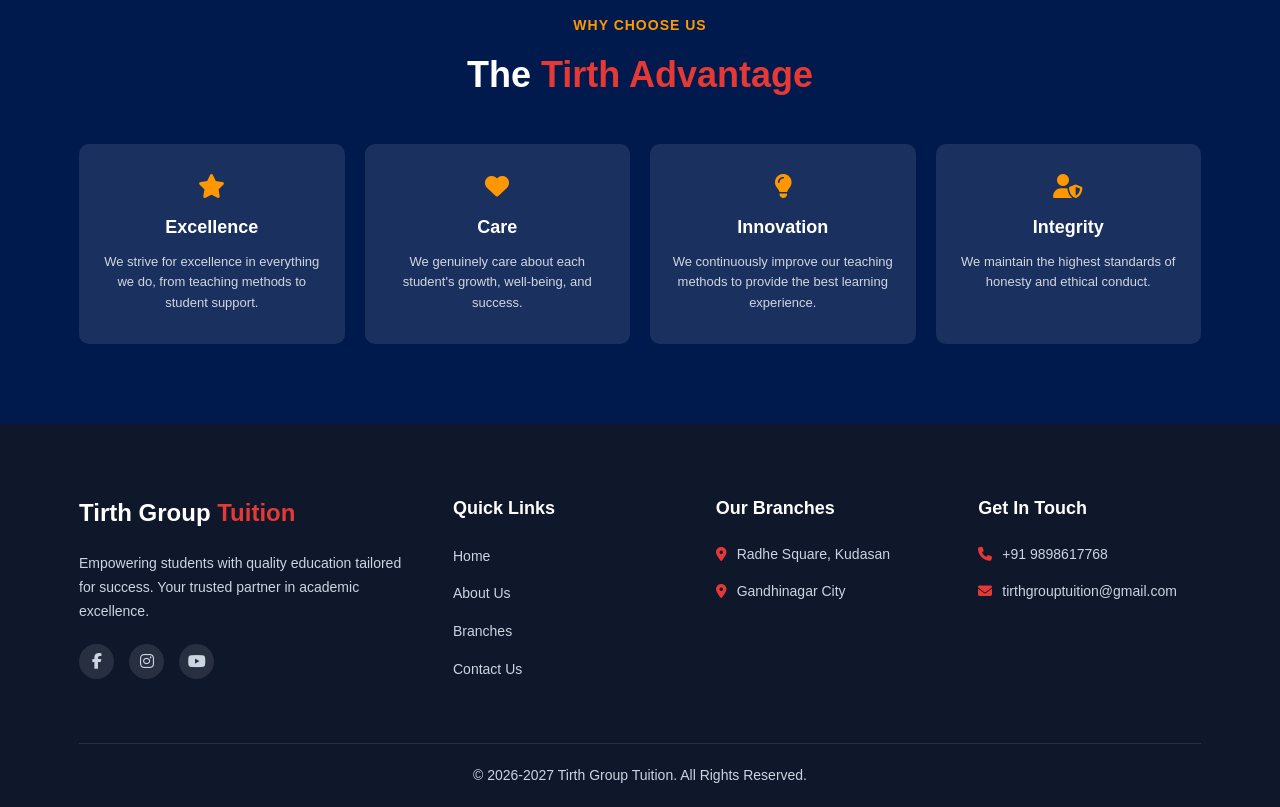
==== commit f69ec44a: "Update about.html" ====
--- a/about.html
+++ b/about.html
@@ -1,13 +1,15 @@
 <!DOCTYPE html>
 <html lang="en">
+
 <head>
     <meta charset="UTF-8">
     <meta name="viewport" content="width=device-width, initial-scale=1.0">
     <title>About Us - Tirth Group Tuition | Our Story & Vision</title>
-    <meta name="description" content="Learn about Tirth Group Tuition's 24+ years journey in providing quality education. Meet our experienced faculty and know our vision.">
-    
+    <meta name="description"
+        content="Learn about Tirth Group Tuition's 24+ years journey in providing quality education. Meet our experienced faculty and know our vision.">
+
     <link rel="stylesheet" href="https://cdnjs.cloudflare.com/ajax/libs/font-awesome/6.4.0/css/all.min.css">
-    
+
     <link rel="stylesheet" href="style.css">
 </head>
 
@@ -23,12 +25,18 @@
                         <i class="fas fa-phone"></i> +91 9898617768
                     </a>
                 </div>
+                <!-- <div class="top-bar-right">
+                    <a href="https://instagram.com/tirthgrouptuition" target="_blank" rel="noopener">
+                        <i class="fab fa-instagram"></i> Follow Us
+                    </a>
+                    <span class="divider">|</span>
+                    <a href="#" class="login-link"><i class="fas fa-user-lock"></i> Student Login</a>
+                </div> -->
+                <!-- UPDATED: Removed Student Login, kept Follow Us aligned right -->
                 <div class="top-bar-right">
                     <a href="https://instagram.com/tirthgrouptuition" target="_blank" rel="noopener">
                         <i class="fab fa-instagram"></i> Follow Us
                     </a>
-                    <span class="divider">|</span>
-                    <a href="#" class="login-link"><i class="fas fa-user-lock"></i> Student Login</a>
                 </div>
             </div>
         </div>
@@ -42,11 +50,11 @@
                         Tirth Group <span class="highlight">Tuition</span>
                     </a>
                 </div>
-                
+
                 <button class="mobile-menu-btn" aria-label="Toggle menu">
                     <i class="fas fa-bars"></i>
                 </button>
-                
+
                 <nav>
                     <ul class="nav-menu">
                         <li><a href="index.html">Home</a></li>
@@ -73,7 +81,7 @@
         </div>
     </section>
 
-    
+
 
     <section class="section about-story-section" style="background-color: #f8f9fa;">
         <div class="container">
@@ -82,14 +90,17 @@
                     <span class="sub-title">SINCE 2001</span>
                     <h2>Trusted Coaching Institute <br>In <span class="highlight">Gandhinagar</span></h2>
                     <p class="intro-para">
-                        Tirth Group Tuition was established with a simple yet powerful vision - to provide quality education that transforms lives. 
-                        With over 24 years of experience, we have grown from a small coaching center to a trusted name in education.
+                        Tirth Group Tuition was established with a simple yet powerful vision - to provide quality
+                        education that transforms lives.
+                        With over 24 years of experience, we have grown from a small coaching center to a trusted name
+                        in education.
                     </p>
                     <p>
-                        We cover all core subjects - Maths, Science, English, and Social Science for Class 1 to 10. 
-                        Our commitment to excellence and personalized attention has made us the preferred choice for parents who want the best for their children.
+                        We cover all core subjects - Maths, Science, English, and Social Science for Class 1 to 10.
+                        Our commitment to excellence and personalized attention has made us the preferred choice for
+                        parents who want the best for their children.
                     </p>
-                    
+
                     <div class="about-features-list">
                         <ul>
                             <li><i class="fas fa-check-circle"></i> Expert tuition for CBSE & GSEB boards</li>
@@ -113,18 +124,22 @@
                     <h3>Our Mission</h3>
                     <p class="mv-tagline">"Come With Dream... Return With Success"</p>
                     <p>
-                        To provide high-quality, affordable education that focuses on building strong conceptual foundations. 
-                        We are determined to make the learning process fundamentally strong and enjoyable for children by using innovative methods.
+                        To provide high-quality, affordable education that focuses on building strong conceptual
+                        foundations.
+                        We are determined to make the learning process fundamentally strong and enjoyable for children
+                        by using innovative methods.
                     </p>
                 </div>
-                
-                <div class="mv-box active">
+
+                <div class="mv-box">
                     <div class="mv-icon"><i class="fas fa-eye"></i></div>
                     <h3>Our Vision</h3>
                     <p class="mv-tagline">"Empowering Students Through Education"</p>
                     <p>
-                        To be the leading educational institution that nurtures young minds. We envision a future where every student 
-                        is equipped with the knowledge, confidence, and character to succeed in life and competitive examinations.
+                        To be the leading educational institution that nurtures young minds. We envision a future where
+                        every student
+                        is equipped with the knowledge, confidence, and character to succeed in life and competitive
+                        examinations.
                     </p>
                 </div>
             </div>
@@ -137,7 +152,7 @@
                 <span class="sub-title" style="color: #FF9800;">WHY CHOOSE US</span>
                 <h2 style="color: white;">The <span class="highlight">Tirth Advantage</span></h2>
             </div>
-            
+
             <div class="values-grid">
                 <div class="value-card">
                     <i class="fas fa-star"></i>
@@ -170,7 +185,8 @@
                     <div class="f-logo">
                         Tirth Group <span class="highlight">Tuition</span>
                     </div>
-                    <p>Empowering students with quality education tailored for success. Your trusted partner in academic excellence.</p>
+                    <p>Empowering students with quality education tailored for success. Your trusted partner in academic
+                        excellence.</p>
                     <div class="social-icons">
                         <a href="#"><i class="fab fa-facebook-f"></i></a>
                         <a href="#"><i class="fab fa-instagram"></i></a>
@@ -212,16 +228,17 @@
                     </div>
                 </div>
             </div>
-            
+
             <div class="footer-bottom">
-                <p>&copy; 2024-<span id="currentYear">2025</span> Tirth Group Tuition. All Rights Reserved.</p>
+                <p>&copy; 2026-2027 Tirth Group Tuition. All Rights Reserved.</p>
+                <!-- <p>&copy; 2026-<span id="currentYear">2027</span> Tirth Group Tuition. All Rights Reserved.</p> -->
             </div>
         </div>
     </footer>
 
     <div class="modal-overlay">
         <div class="modal pill-modal-wide">
-            <button class="modal-close" aria-label="Close form">&times;</button>
+            <button class="modal-close" aria-label="Close form">×</button>
             
             <div class="modal-grid">
                 <div class="modal-left">
@@ -240,22 +257,42 @@
                 <div class="modal-right">
                     <form id="enquiryForm" class="pill-contact-form">
                         <div class="form-group-pill">
-                            <input type="text" id="name" placeholder="Name" class="pill-input" required>
+                            <input type="text" id="name" name="name" placeholder="Name" class="pill-input" required>
                         </div>
                         
                         <div class="form-group-pill">
-                            <input type="email" id="email" placeholder="Email" class="pill-input" required>
-                        </div>
-
-                        <div class="form-group-pill">
-                            <input type="tel" id="phone" placeholder="Phone" class="pill-input" maxlength="10" required>
-                        </div>
-
-                        <div class="form-group-pill">
-                            <textarea id="message" placeholder="Message" class="pill-input" rows="4"></textarea>
-                        </div>
-
-                        <button type="submit" class="btn pill-submit-btn" style="width: 100%;">Send Message</button>
+                            <input type="email" id="email" name="email" placeholder="Email" class="pill-input" required>
+                        </div>
+
+                        <div class="form-group-pill">
+                            <input type="tel" id="phone" name="phone" placeholder="Phone" class="pill-input" maxlength="10" required>
+                        </div>
+
+                        <div class="form-group-pill">
+                            <select id="studentClass" name="studentClass" class="pill-input" required style="cursor: pointer; background-color: #fff;">
+                                <option value="" disabled selected>Select Class</option>
+                                <option value="1">Class 1</option>
+                                <option value="2">Class 2</option>
+                                <option value="3">Class 3</option>
+                                <option value="4">Class 4</option>
+                                <option value="5">Class 5</option>
+                                <option value="6">Class 6</option>
+                                <option value="7">Class 7</option>
+                                <option value="8">Class 8</option>
+                                <option value="9">Class 9</option>
+                                <option value="10">Class 10</option>
+                            </select>
+                        </div>
+
+                        <div class="form-group-pill">
+                            <textarea id="message" name="message" placeholder="Message" class="pill-input" rows="3"></textarea>
+                        </div>
+
+                        <div style="text-align: center;">
+                            <button type="submit" class="btn pill-submit-btn" style="justify-content: center; padding: 12px 50px;">Send Message</button>
+                        </div>
+                        
+                        <div id="formMessage" style="display:none; text-align:center; margin-top:15px; font-weight:bold;"></div>
                     </form>
                 </div>
             </div>
@@ -264,4 +301,5 @@
 
     <script src="script.js"></script>
 </body>
-</html>+
+</html>
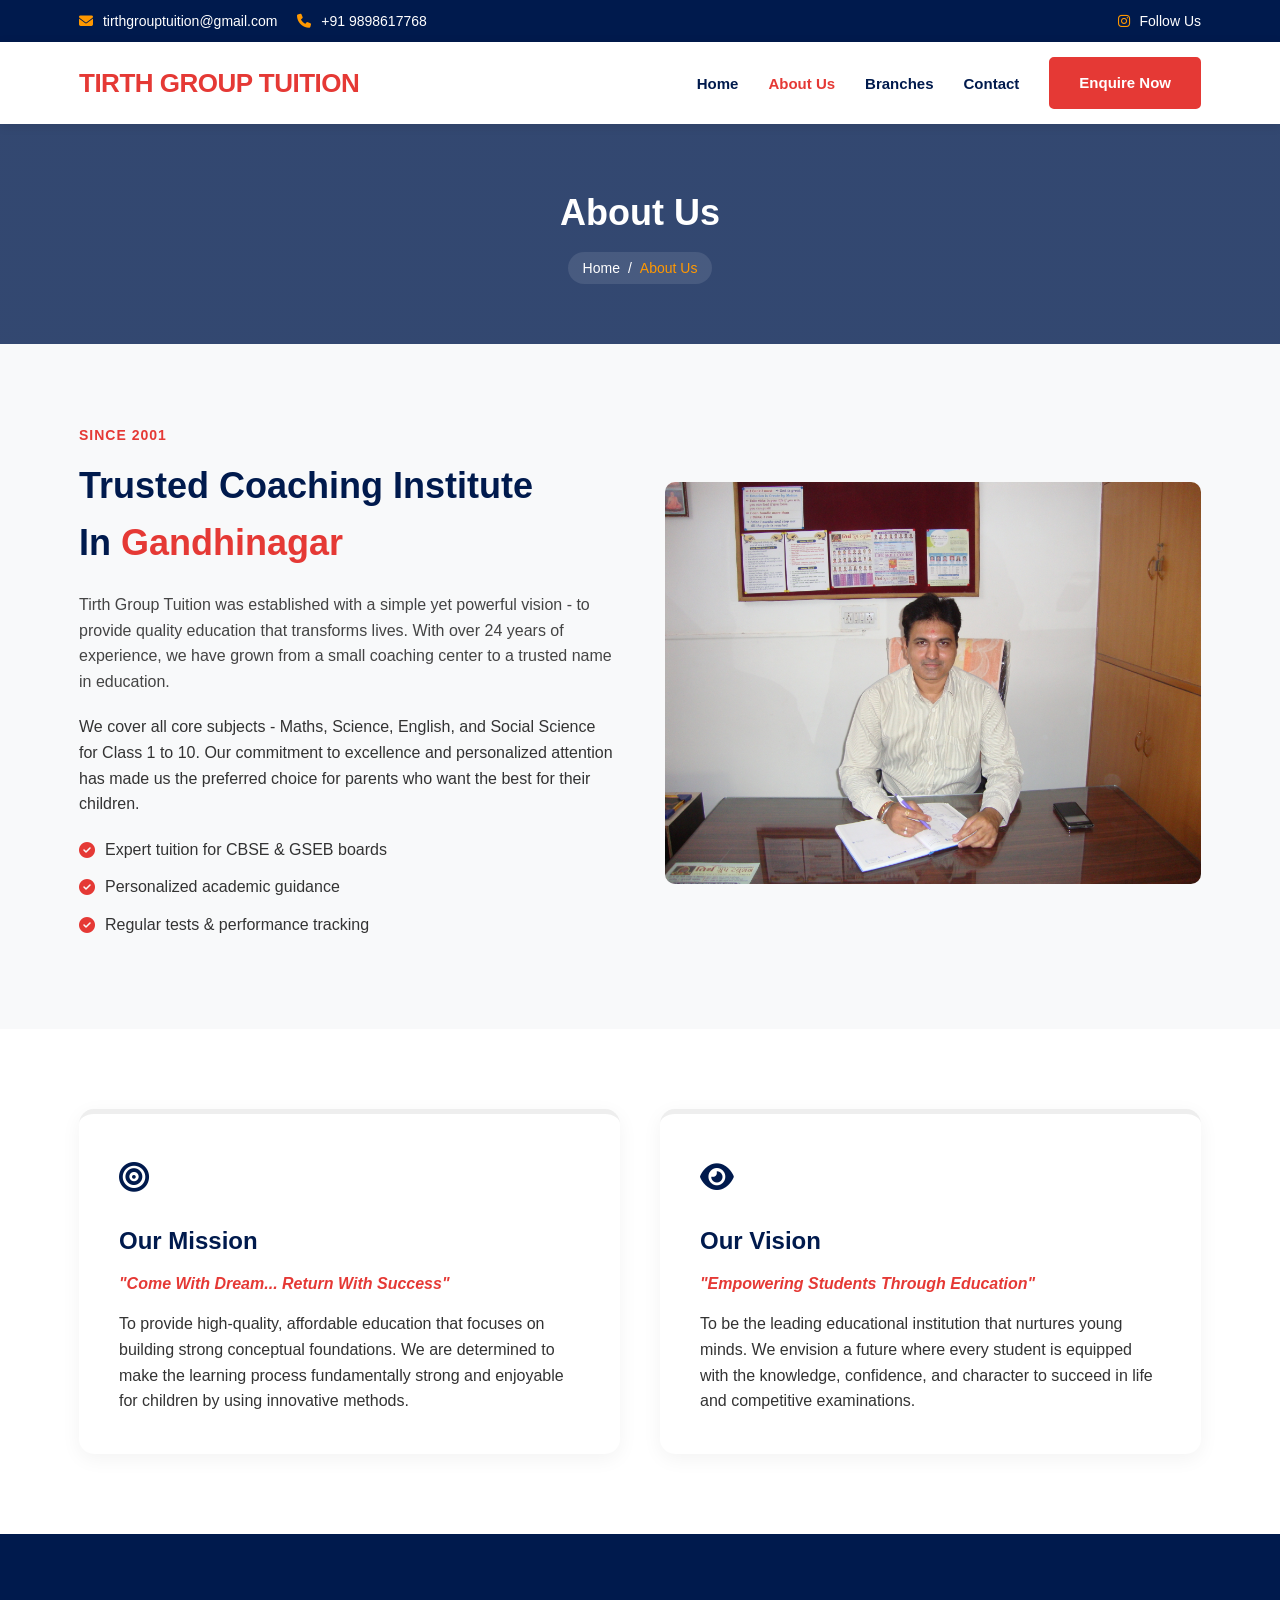
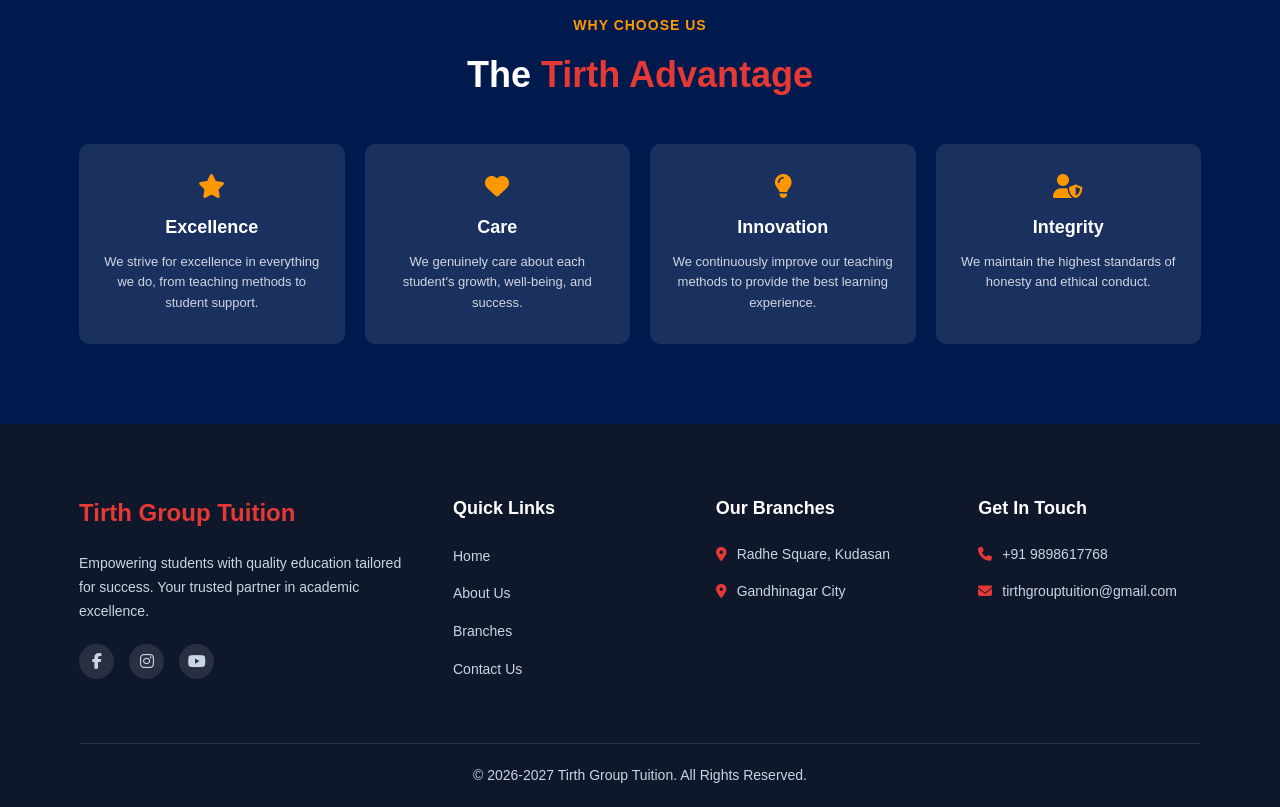
==== commit d6762f01: "Add files via upload" ====
--- a/about.html
+++ b/about.html
@@ -302,4 +302,4 @@
     <script src="script.js"></script>
 </body>
 
-</html>
+</html>
--- a/style.css
+++ b/style.css
@@ -124,7 +124,8 @@
 .logo a {
     font-size: 26px;
     font-weight: 800;
-    color: var(--primary-color);
+    /* color: var(--primary-color); */
+    color: var(--accent-color); /* This makes the entire text red */
     text-transform: uppercase;
     letter-spacing: -0.5px;
 }
@@ -136,6 +137,11 @@
     color: var(--primary-color);
 }
 .nav-menu a:hover, .nav-menu a.active { color: var(--accent-color); }
+/* Forces the Enquire Now button text to stay white */
+.nav-menu a.btn-enquire,
+.nav-menu a.btn-enquire:hover {
+    color: var(--white) !important;
+}
 .mobile-menu-btn { display: none; font-size: 24px; background: none; border: none; cursor: pointer; }
 
 /* --- HERO SECTION --- */
@@ -175,12 +181,17 @@
 .hero-btns { display: flex; gap: 15px; }
 
 .hero-image-box { position: relative; }
+/* /* UPDATED: No shadow, rounded corners restored on the actual image */
 .main-hero-img {
+    border-radius: 20px;  /* Rounded corners on hero image */
+    width: 100%;
+    /* box-shadow intentionally removed */
+}
+
+.hero-img-wrapper {
     border-radius: 20px;
-    box-shadow: 20px 20px 0px rgba(0, 26, 77, 0.1);
-    width: 100%;
-}
-.experience-badge {
+}
+/* .experience-badge {
     position: absolute;
     bottom: -30px;
     left: -30px;
@@ -197,7 +208,7 @@
     font-weight: 800;
     line-height: 1;
 }
-.experience-badge .text { font-size: 13px; opacity: 0.9; }
+.experience-badge .text { font-size: 13px; opacity: 0.9; } */
 
 /* --- ANNOUNCEMENT MARQUEE --- */
 .news-ticker-area {
@@ -257,7 +268,7 @@
     align-items: center;
 }
 .director-img-wrapper { position: relative; }
-.img-bg {
+/* .img-bg {
     position: absolute;
     top: 20px;
     left: 20px;
@@ -266,7 +277,7 @@
     border: 2px solid var(--primary-color);
     border-radius: 10px;
     z-index: -1;
-}
+} */
 .director-img { border-radius: 10px; width: 100%; object-fit: cover; }
 .feature-rows {
     display: grid;
@@ -397,7 +408,8 @@
     gap: 40px;
     margin-bottom: 50px;
 }
-.f-logo { font-size: 24px; font-weight: 800; color: var(--white); margin-bottom: 20px; }
+/* .f-logo { font-size: 24px; font-weight: 800; color: var(--white); margin-bottom: 20px; } */
+.f-logo { font-size: 24px; font-weight: 800; color: var(--accent-color); margin-bottom: 20px; }
 .footer-widget p { font-size: 14px; line-height: 1.7; margin-bottom: 20px; }
 .social-icons { display: flex; gap: 15px; }
 .social-icons a {
@@ -451,6 +463,7 @@
         position: fixed; top: 70px; left: 0; width: 100%; background: white;
         flex-direction: column; padding: 20px; box-shadow: 0 5px 10px rgba(0,0,0,0.1);
         display: none;
+        
     }
     .nav-menu.active { display: flex; }
     .top-bar-content { flex-direction: column; gap: 10px; text-align: center; }
@@ -671,9 +684,17 @@
     font-weight: 500;
 }
 .about-features-list i { color: var(--accent-color); }
+/*.main-about-img {
+    border-radius: 10px;
+    box-shadow: 20px 20px 0 var(--primary-color); 
+}
+    this is for shadow effect
+*/
+/* UPDATED: No shadow, rounded corners restored on about page image */
 .main-about-img {
-    border-radius: 10px;
-    box-shadow: 20px 20px 0 var(--primary-color); /* Shadow effect like target */
+    border-radius: 10px;  /* Rounded corners on about image */
+    width: 100%;
+    /* box-shadow intentionally removed */
 }
 
 /* --- Mission & Vision --- */
@@ -729,7 +750,9 @@
 /* Responsive */
 @media (max-width: 992px) {
     .about-grid-layout, .mv-grid, .values-grid { grid-template-columns: 1fr; gap: 30px; }
-    .main-about-img { box-shadow: 10px 10px 0 var(--primary-color); }
+    /* .main-about-img { box-shadow: 10px 10px 0 var(--primary-color); } */
+    /* UPDATED: Shadow removed from mobile view too */
+.main-about-img { border-radius: 10px; }
 }
 
 
@@ -1269,3 +1292,25 @@
     .modal-left h2 { font-size: 32px; }
 }
 
+/* ============================================= */
+/* FIX FOR SELECT DROPDOWN PLACEHOLDER COLOR    */
+/* ============================================= */
+select.pill-input:invalid {
+    color: #757575; /* Light gray color to match other placeholders */
+}
+
+select.pill-input option {
+    color: #333333; /* Keeps the actual choices (Class 1, Class 2) dark so they are easy to read */
+}
+
+select.pill-input {
+    appearance: none; /* Removes weird browser-specific styling */
+    -webkit-appearance: none;
+    -moz-appearance: none;
+    /* Adds a custom, clean dropdown arrow */
+    background-image: url("data:image/svg+xml;charset=UTF-8,%3csvg xmlns='http://www.w3.org/2000/svg' viewBox='0 0 24 24' fill='none' stroke='%23999' stroke-width='2' stroke-linecap='round' stroke-linejoin='round'%3e%3cpolyline points='6 9 12 15 18 9'%3e%3c/polyline%3e%3c/svg%3e");
+    background-repeat: no-repeat;
+    background-position: right 20px center;
+    background-size: 15px;
+    padding-right: 45px; /* Ensures text doesn't overlap the arrow */
+}
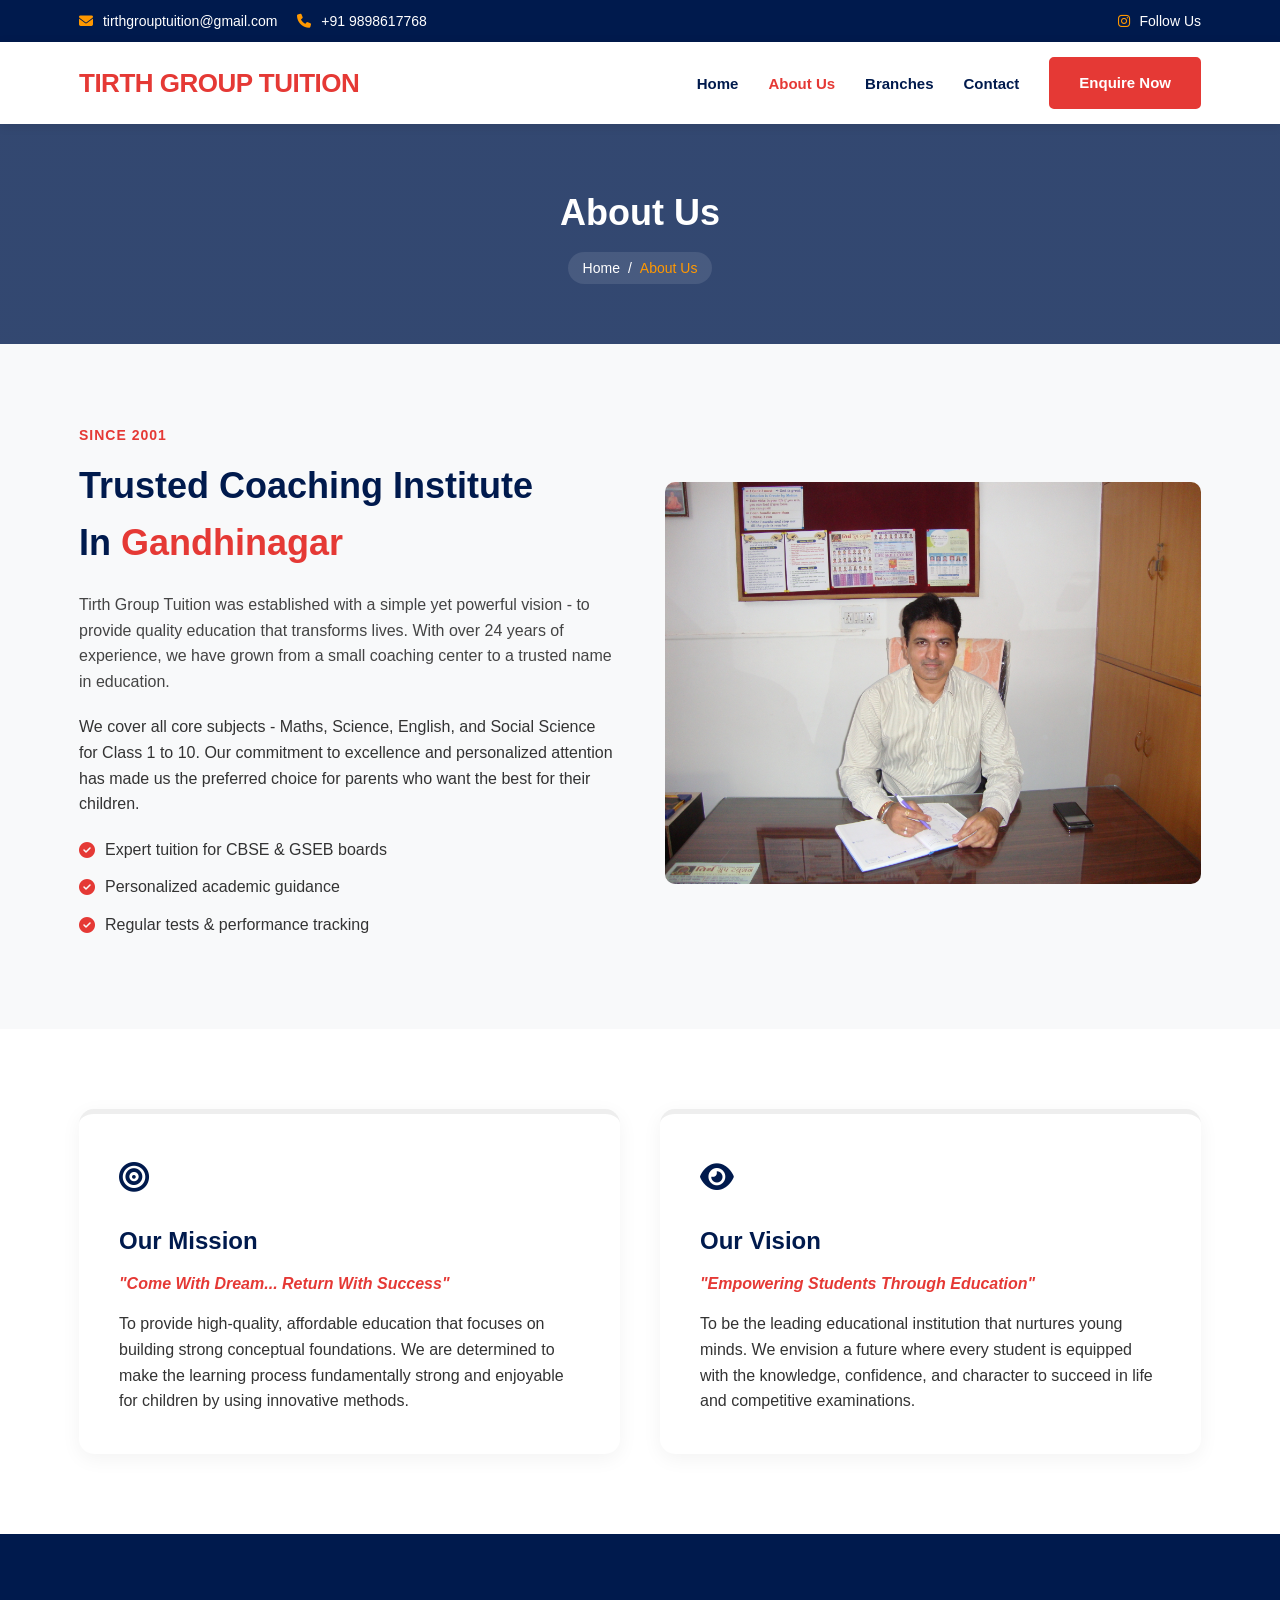
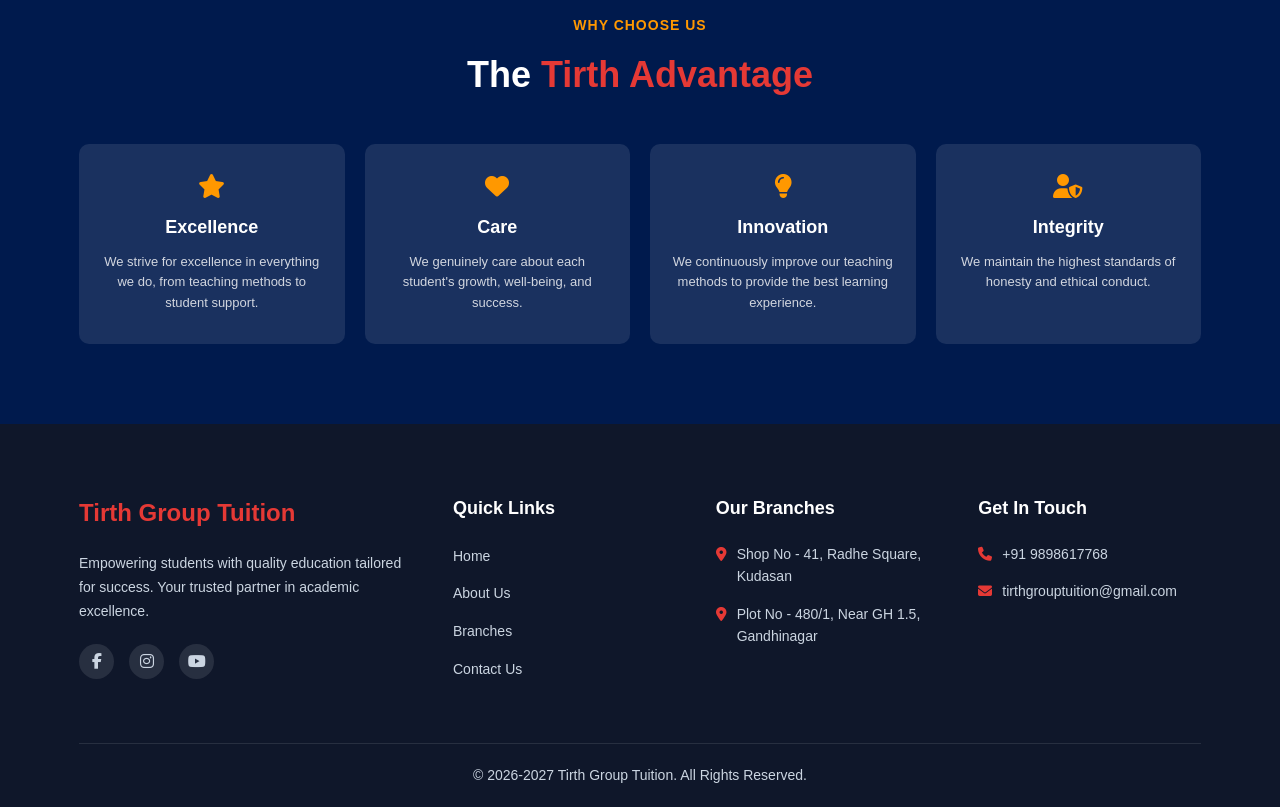
==== commit d391d2fa: "Add files via upload" ====
--- a/about.html
+++ b/about.html
@@ -208,11 +208,11 @@
                     <h4>Our Branches</h4>
                     <div class="f-contact-box">
                         <i class="fas fa-map-marker-alt"></i>
-                        <span>Radhe Square, Kudasan</span>
+                        <span>Shop No - 41, Radhe Square, Kudasan</span>
                     </div>
                     <div class="f-contact-box">
                         <i class="fas fa-map-marker-alt"></i>
-                        <span>Gandhinagar City</span>
+                        <span>Plot No - 480/1, Near GH 1.5, Gandhinagar</span>
                     </div>
                 </div>
 
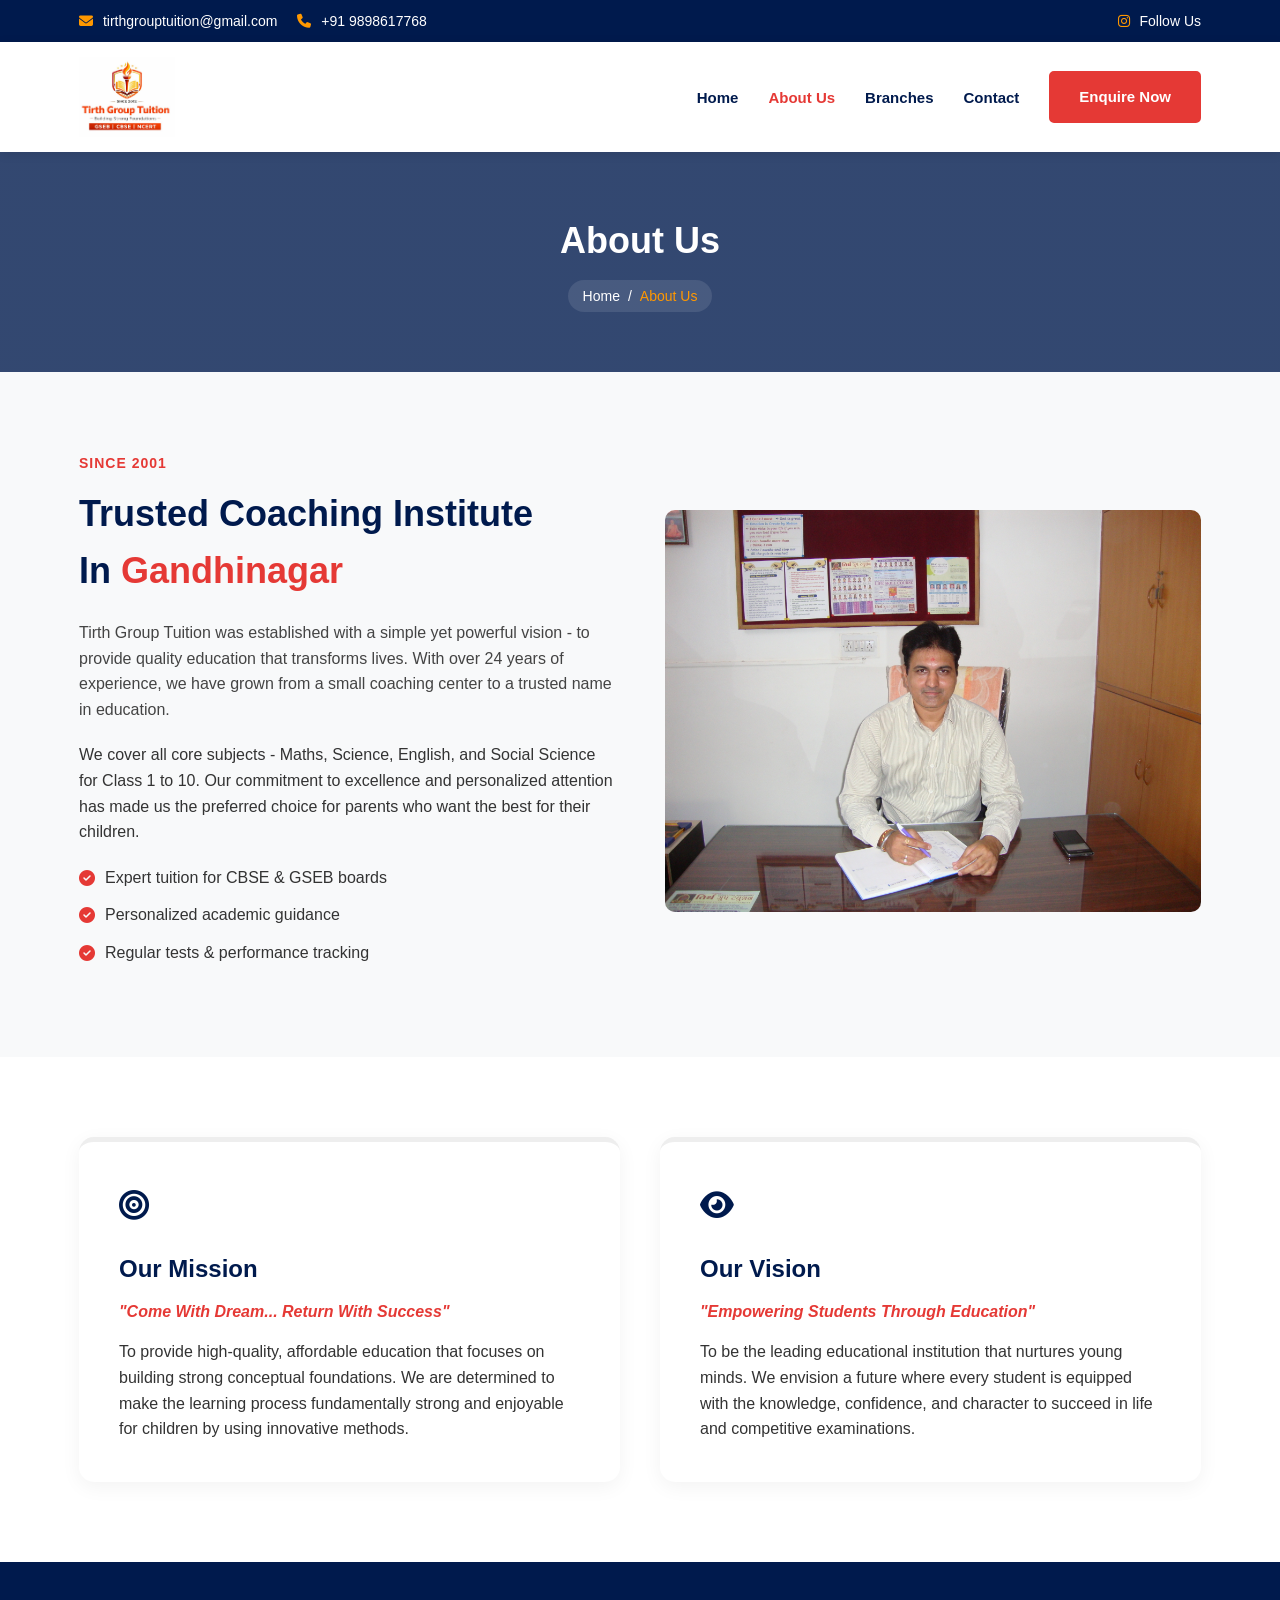
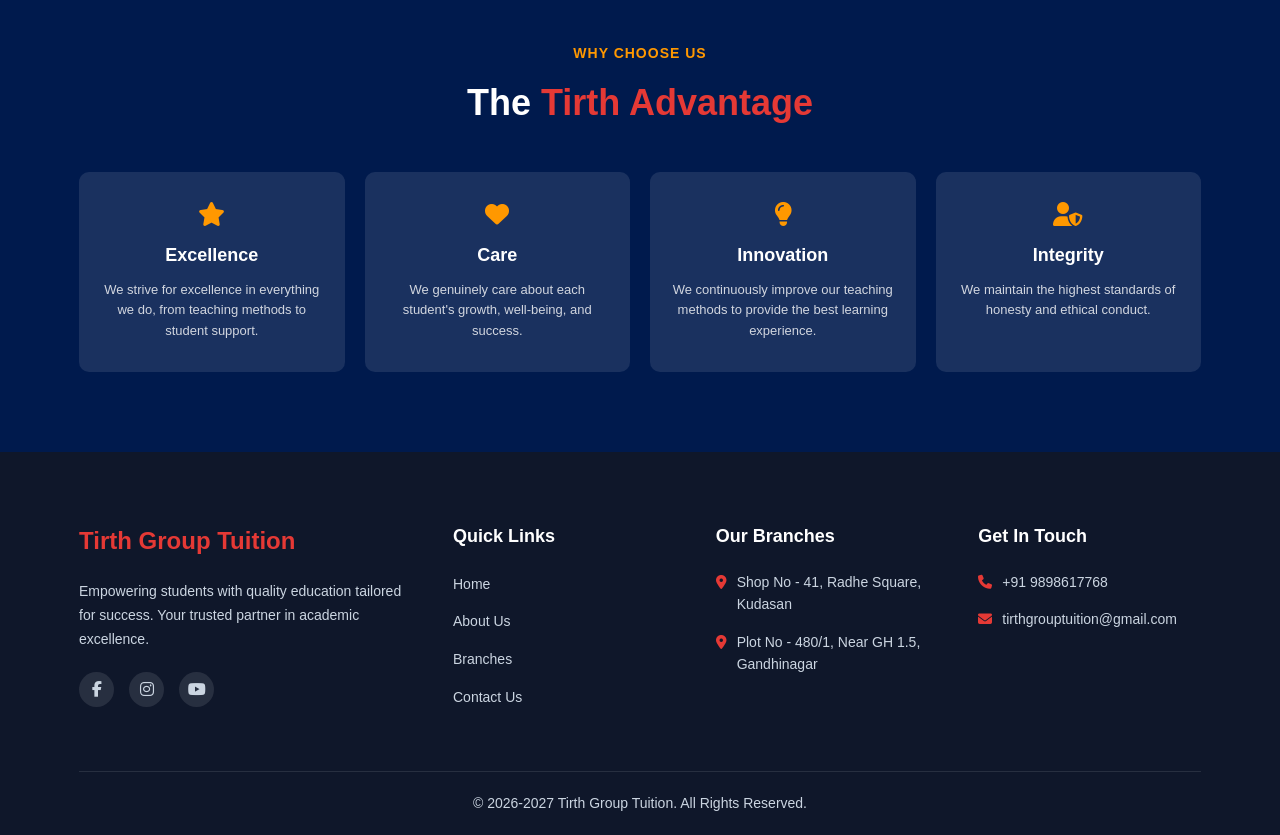
==== commit 4187c422: "Add files via upload" ====
--- a/about.html
+++ b/about.html
@@ -45,9 +45,16 @@
     <header class="header">
         <div class="container">
             <div class="header-content">
+                <!-- <div class="logo">
+                    <a href="index.html">
+                        Tirth Group <span class="highlight">Tuition</span>
+                    </a>
+                </div> -->
                 <div class="logo">
                     <a href="index.html">
-                        Tirth Group <span class="highlight">Tuition</span>
+                        <!-- Logo image from /images folder. alt text for accessibility/SEO -->
+                        <img src="images/Logo.JPG" alt="Tirth Group Tuition Logo"
+                            style="height: 80px; width: auto; display: block;">
                     </a>
                 </div>
 
@@ -239,13 +246,13 @@
     <div class="modal-overlay">
         <div class="modal pill-modal-wide">
             <button class="modal-close" aria-label="Close form">×</button>
-            
+
             <div class="modal-grid">
                 <div class="modal-left">
                     <span class="modal-tag">CONTACT US</span>
                     <h2>We're Here <br>For <span class="highlight-text">You</span></h2>
                     <p>Fill out the form and we'll get back to you shortly to assist!</p>
-                    
+
                     <div class="modal-brand-logo">
                         <div class="brand-circle">
                             <i class="fas fa-graduation-cap"></i>
@@ -259,17 +266,19 @@
                         <div class="form-group-pill">
                             <input type="text" id="name" name="name" placeholder="Name" class="pill-input" required>
                         </div>
-                        
+
                         <div class="form-group-pill">
                             <input type="email" id="email" name="email" placeholder="Email" class="pill-input" required>
                         </div>
 
                         <div class="form-group-pill">
-                            <input type="tel" id="phone" name="phone" placeholder="Phone" class="pill-input" maxlength="10" required>
-                        </div>
-
-                        <div class="form-group-pill">
-                            <select id="studentClass" name="studentClass" class="pill-input" required style="cursor: pointer; background-color: #fff;">
+                            <input type="tel" id="phone" name="phone" placeholder="Phone" class="pill-input"
+                                maxlength="10" required>
+                        </div>
+
+                        <div class="form-group-pill">
+                            <select id="studentClass" name="studentClass" class="pill-input" required
+                                style="cursor: pointer; background-color: #fff;">
                                 <option value="" disabled selected>Select Class</option>
                                 <option value="1">Class 1</option>
                                 <option value="2">Class 2</option>
@@ -285,14 +294,17 @@
                         </div>
 
                         <div class="form-group-pill">
-                            <textarea id="message" name="message" placeholder="Message" class="pill-input" rows="3"></textarea>
+                            <textarea id="message" name="message" placeholder="Message" class="pill-input"
+                                rows="3"></textarea>
                         </div>
 
                         <div style="text-align: center;">
-                            <button type="submit" class="btn pill-submit-btn" style="justify-content: center; padding: 12px 50px;">Send Message</button>
-                        </div>
-                        
-                        <div id="formMessage" style="display:none; text-align:center; margin-top:15px; font-weight:bold;"></div>
+                            <button type="submit" class="btn pill-submit-btn"
+                                style="justify-content: center; padding: 12px 50px;">Send Message</button>
+                        </div>
+
+                        <div id="formMessage"
+                            style="display:none; text-align:center; margin-top:15px; font-weight:bold;"></div>
                     </form>
                 </div>
             </div>
--- a/style.css
+++ b/style.css
@@ -457,7 +457,7 @@
     .footer-top { grid-template-columns: 1fr 1fr; }
     .counter-grid { grid-template-columns: 1fr 1fr; }
 }
-@media (max-width: 768px) {
+/* @media (max-width: 768px) {
     .mobile-menu-btn { display: block; }
     .nav-menu {
         position: fixed; top: 70px; left: 0; width: 100%; background: white;
@@ -469,8 +469,51 @@
     .top-bar-content { flex-direction: column; gap: 10px; text-align: center; }
     .hero-text h1 { font-size: 32px; }
     .footer-top { grid-template-columns: 1fr; }
-}
-
+} */
+/* UPDATED: Mobile fixes for top bar stacking and header layout */
+@media (max-width: 768px) {
+    .mobile-menu-btn { 
+        display: block; 
+        margin-left: auto; /* Forces the hamburger to the extreme right */
+    }
+    
+    /* Removes empty nav container from flex layout so it doesn't center the hamburger */
+    nav { position: absolute; } 
+    
+    .nav-menu {
+        position: fixed; top: 70px; left: 0; width: 100%; background: white;
+        flex-direction: column; padding: 20px; box-shadow: 0 5px 10px rgba(0,0,0,0.1);
+        display: none;
+    }
+    .nav-menu.active { display: flex; }
+
+    /* Stack email, phone, and Instagram vertically and left-align them */
+    .top-bar-content {
+        flex-direction: column;
+        gap: 8px;
+        align-items: flex-start; /* Aligns everything to the left */
+        padding: 5px 10px;
+    }
+    .top-bar-left {
+        flex-direction: column; 
+        gap: 8px;
+        align-items: flex-start; /* Aligns email and phone to the left */
+    }
+    .top-bar-right {
+        align-items: flex-start;
+        justify-content: flex-start;
+    }
+
+    /* Logo on LEFT, hamburger on RIGHT */
+    .header-content {
+        flex-direction: row; 
+        justify-content: space-between; 
+        align-items: center;
+    }
+
+    .hero-text h1 { font-size: 32px; }
+    .footer-top { grid-template-columns: 1fr; }
+}
 
 /*code for home page sections: map and facilities at TGT*/
 /* ============================================= */
